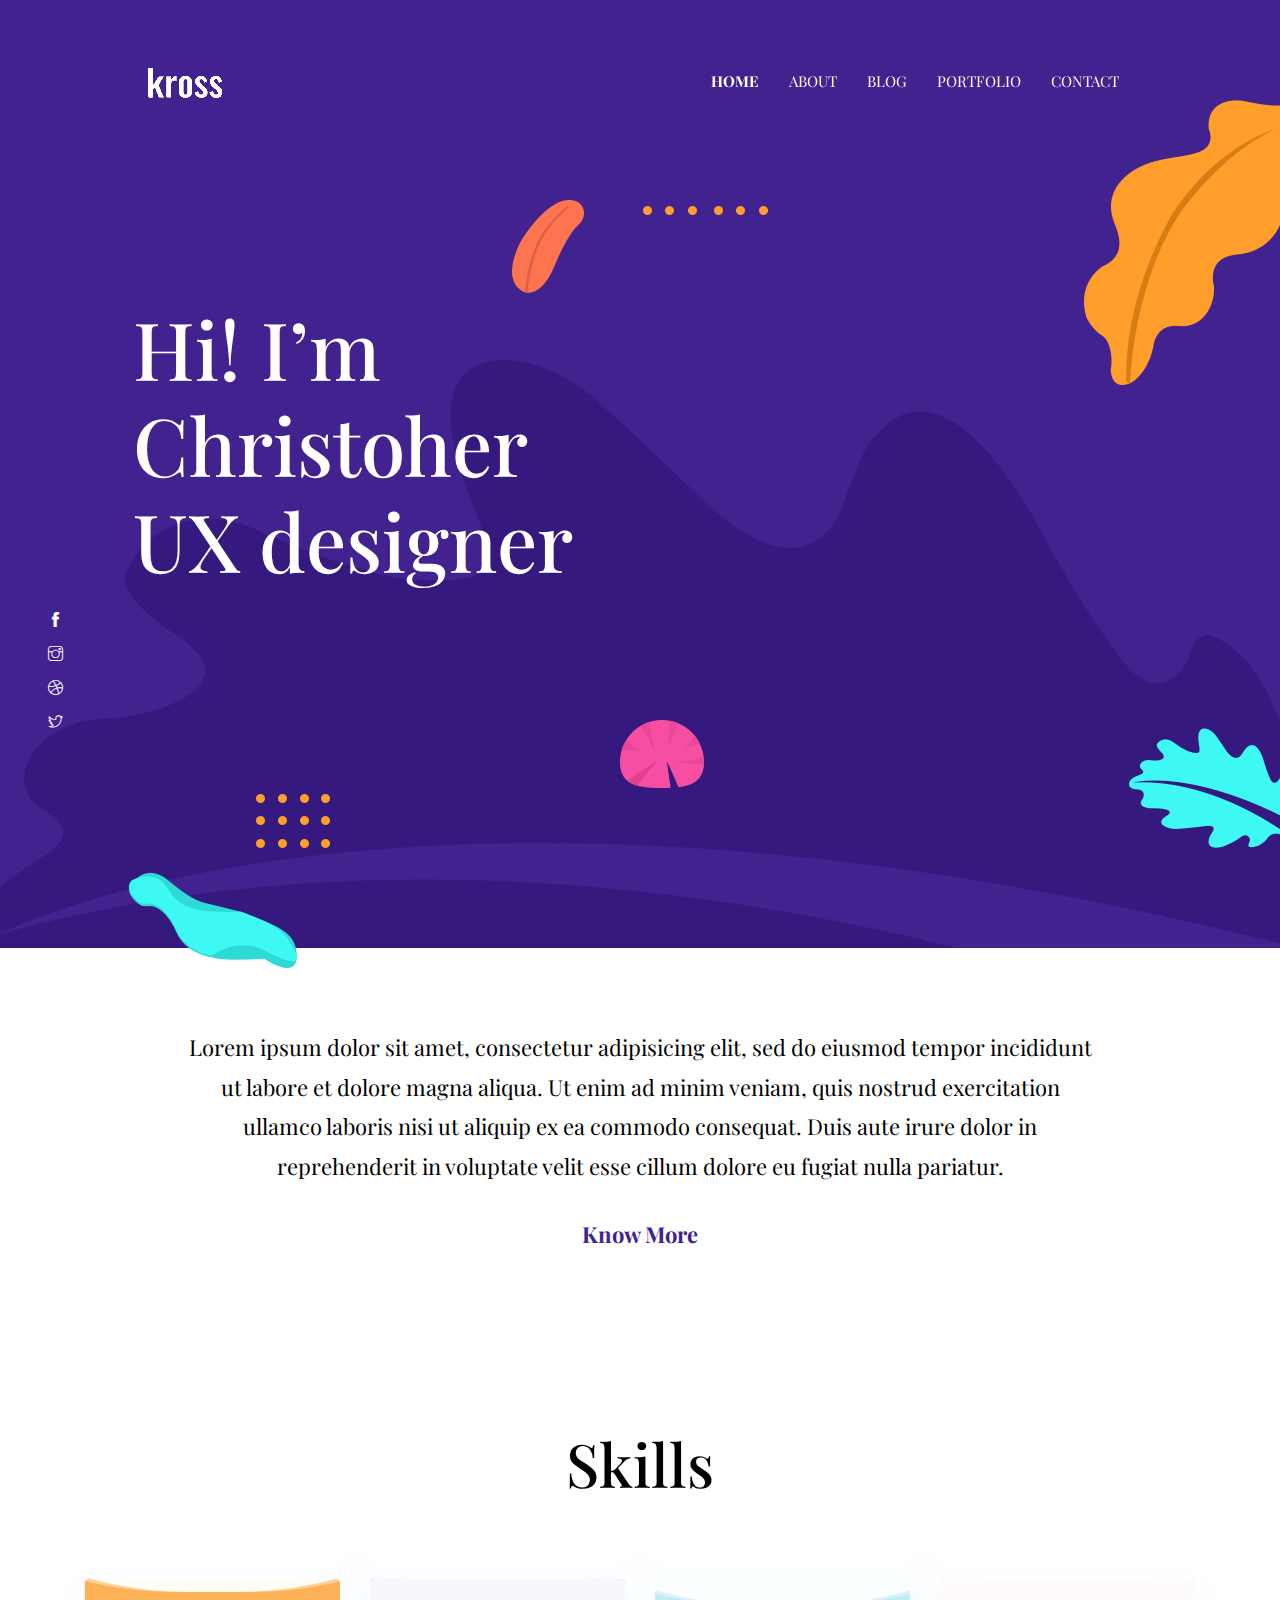
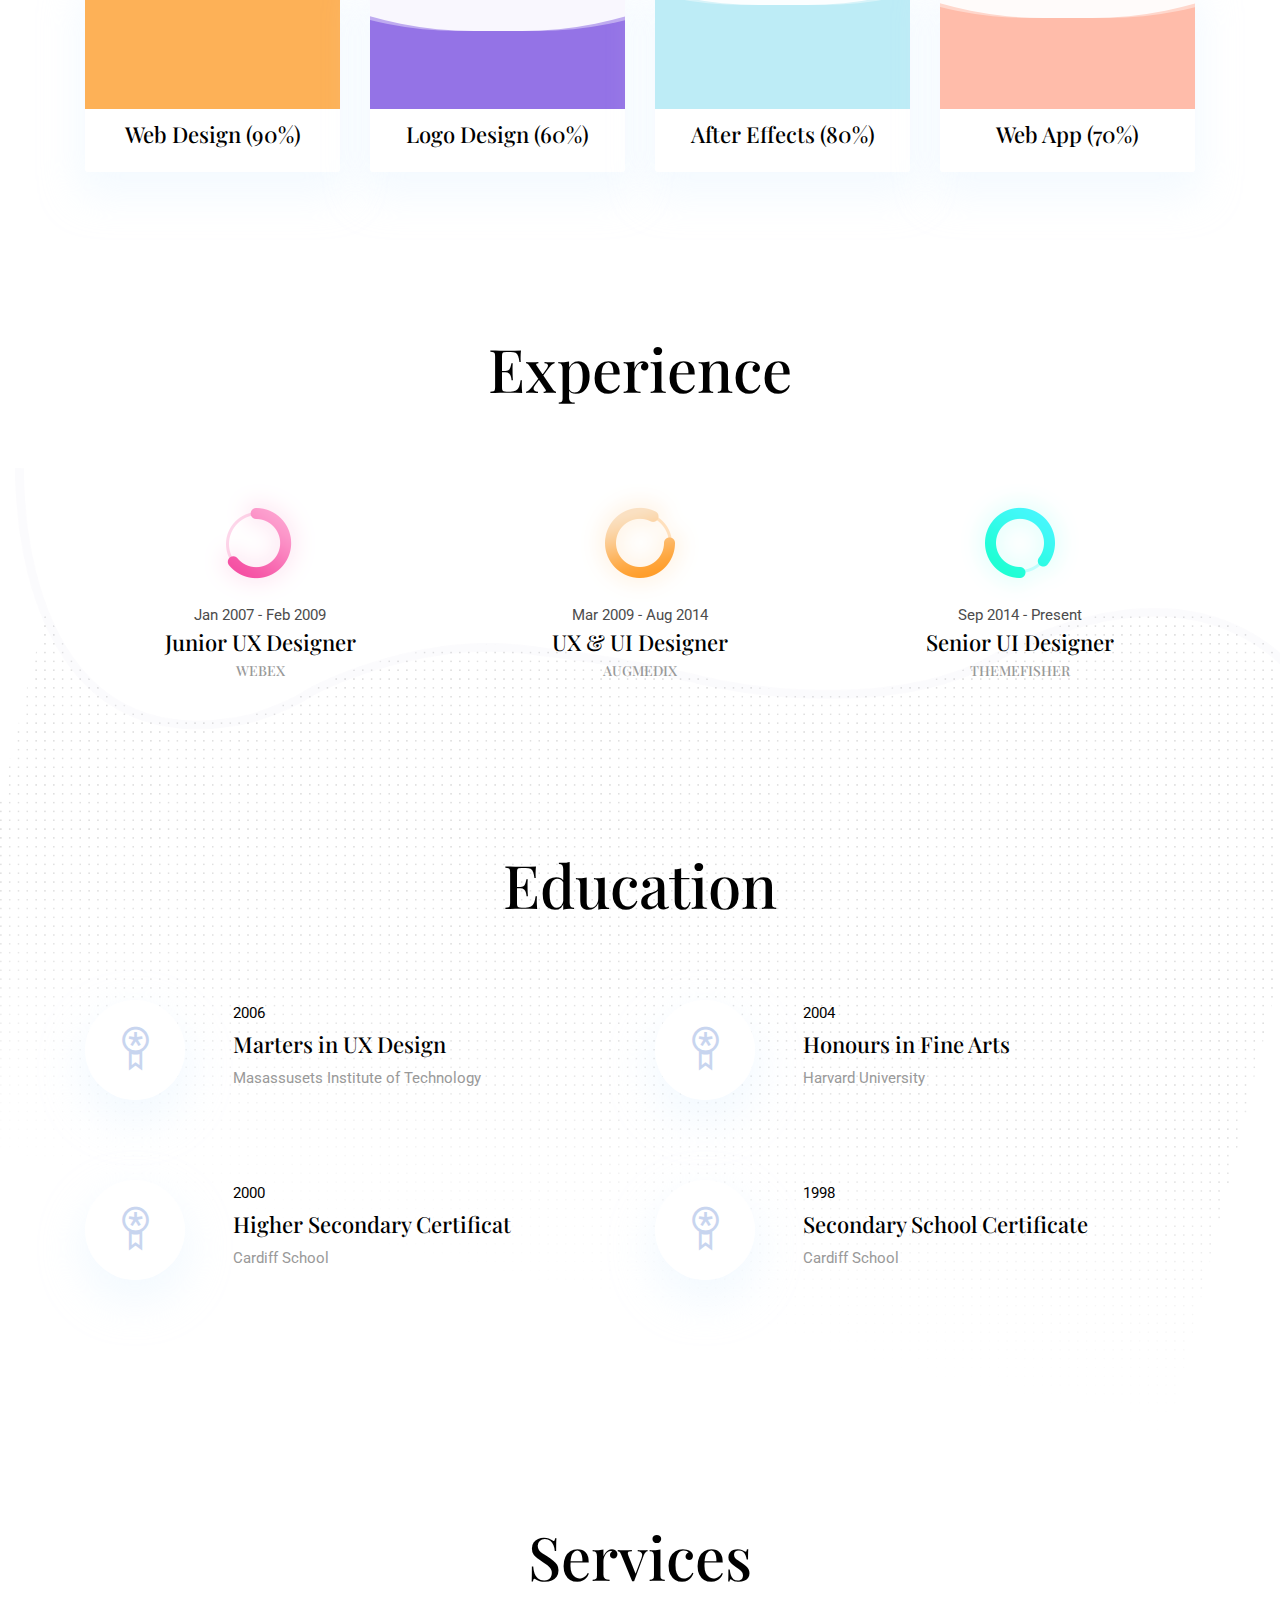
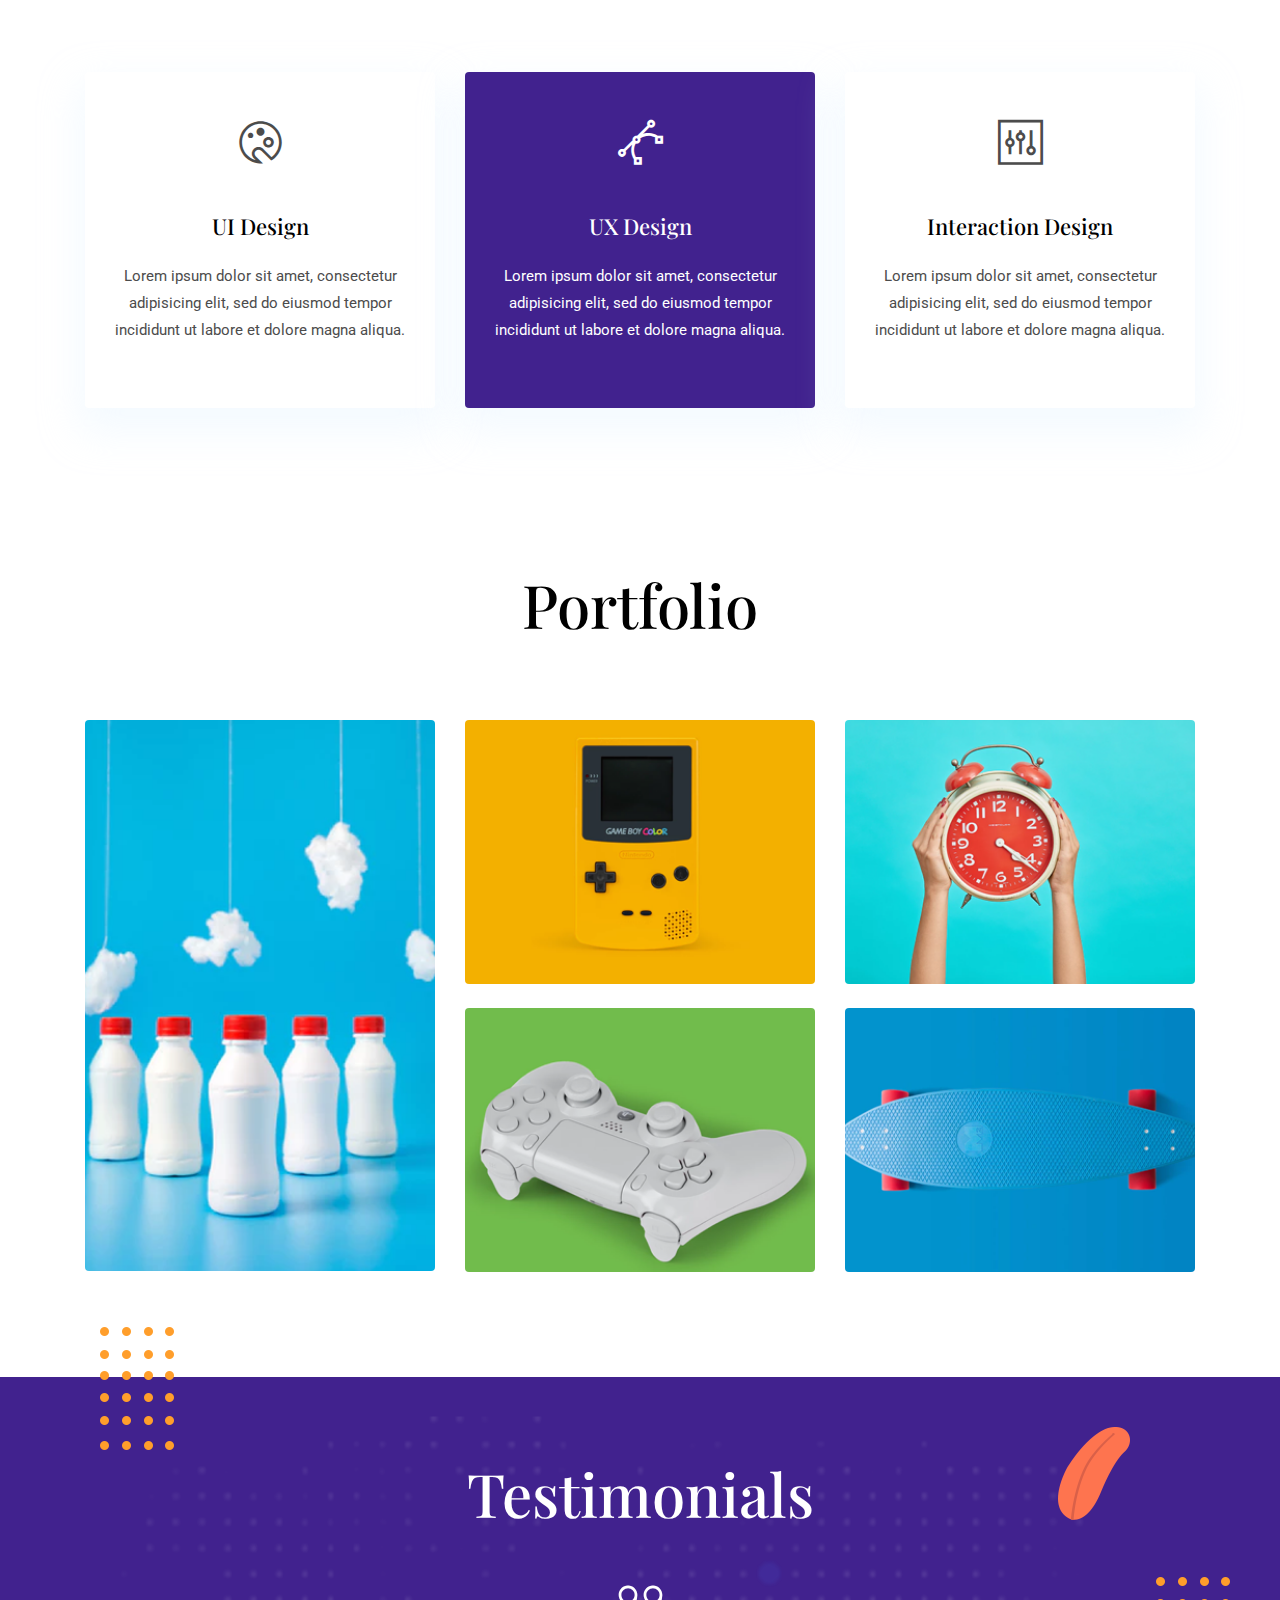
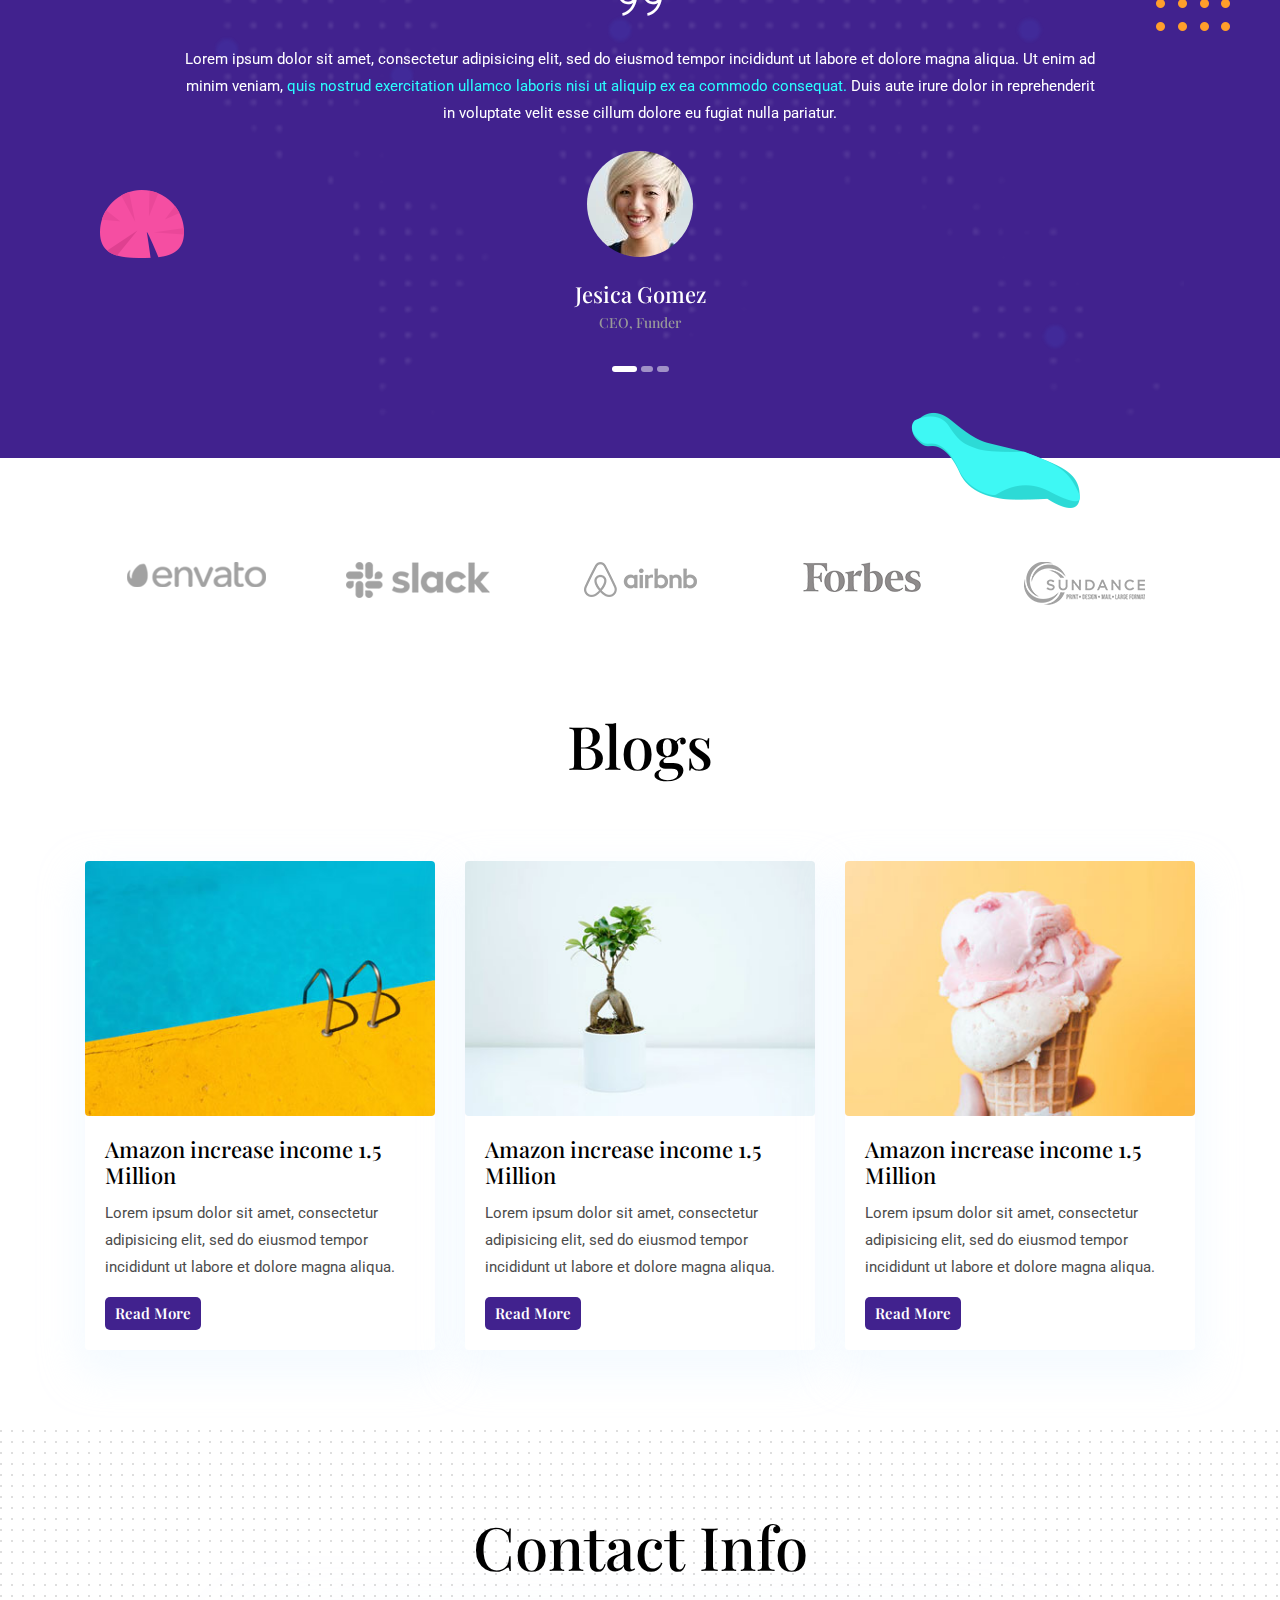
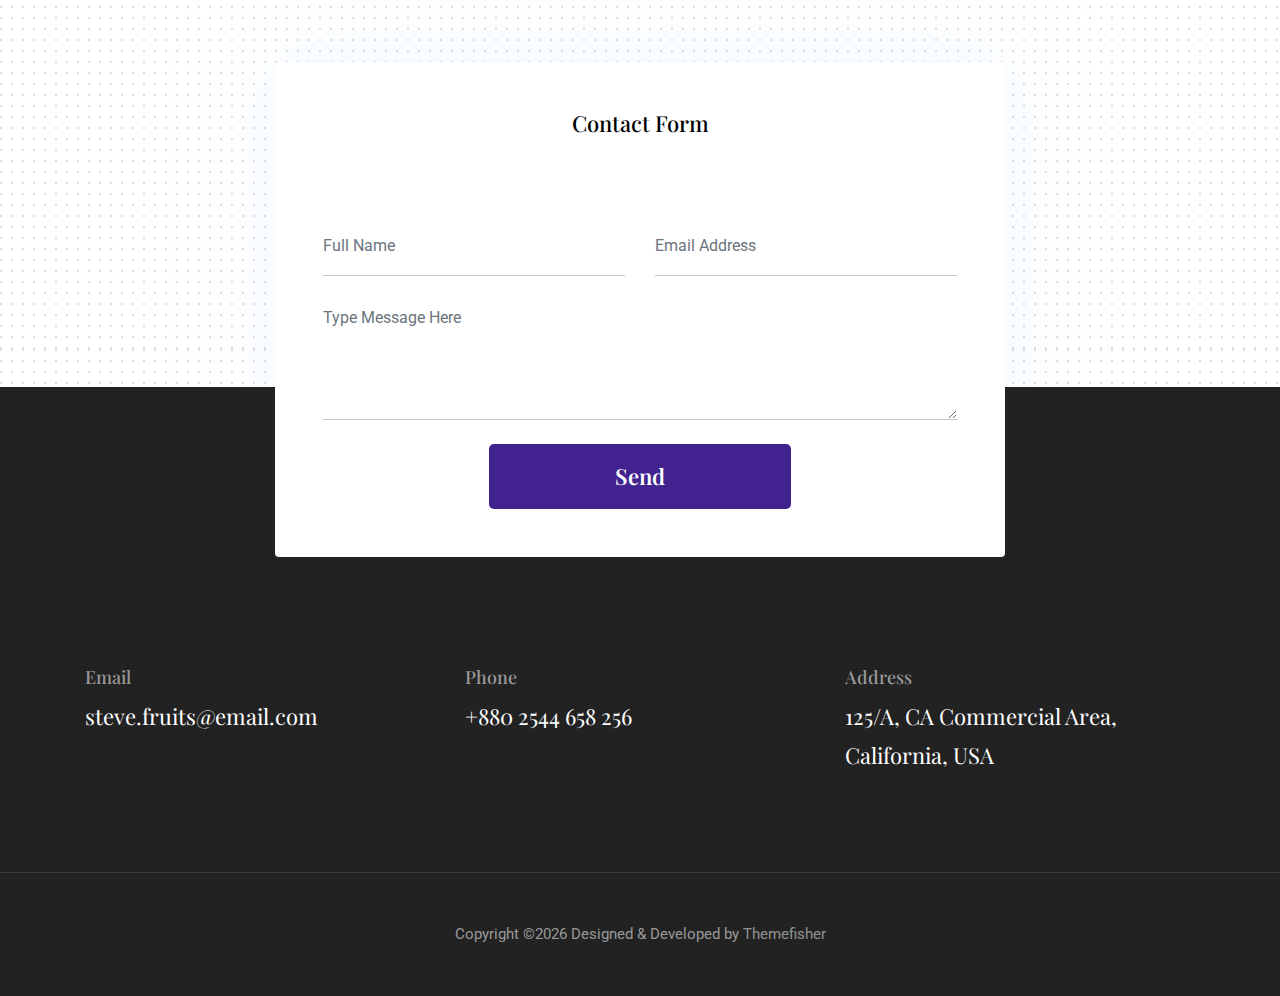
==== index.html @ dac3dfb8 "initial commit" ====
<!DOCTYPE html>

<!--
 // WEBSITE: https://themefisher.com
 // TWITTER: https://twitter.com/themefisher
 // FACEBOOK: https://www.facebook.com/themefisher
 // GITHUB: https://github.com/themefisher/
-->

<html lang="en">
<head>

  <!-- Basic Page Needs
  ================================================== -->
  <meta charset="utf-8">
  <title>Kross - Creative Portfolio Template</title>

  <!-- Mobile Specific Metas
  ================================================== -->
  <meta http-equiv="X-UA-Compatible" content="IE=edge">
  <meta name="description" content="Creative Portfolio Template">
  <meta name="viewport" content="width=device-width, initial-scale=1.0, maximum-scale=5.0">
  <meta name="author" content="Themefisher">
  <meta name="generator" content="Themefisher Kross Template v1.0">
  <!-- Favicon -->
  <link rel="shortcut icon" type="image/x-icon" href="images/favicon.png" />
  
  <!-- ** Plugins Needed for the Project ** -->
  <!-- Bootstrap -->
  <link rel="stylesheet" href="plugins/bootstrap/bootstrap.min.css">
  <!-- slick slider -->
  <link rel="stylesheet" href="plugins/slick/slick.css">
  <!-- themefy-icon -->
  <link rel="stylesheet" href="plugins/themify-icons/themify-icons.css">

  <!-- Main Stylesheet -->
  <link href="css/style.css" rel="stylesheet">

</head>
<body>
  

<header class="navigation fixed-top">
  <nav class="navbar navbar-expand-lg navbar-dark">
    <a class="navbar-brand font-tertiary h3" href="index.html"><img src="images/logo.png" alt="Myself"></a>
    <button class="navbar-toggler" type="button" data-toggle="collapse" data-target="#navigation"
      aria-controls="navigation" aria-expanded="false" aria-label="Toggle navigation">
      <span class="navbar-toggler-icon"></span>
    </button>

    <div class="collapse navbar-collapse text-center" id="navigation">
      <ul class="navbar-nav ml-auto">
        <li class="nav-item active">
          <a class="nav-link" href="index.html">Home</a>
        </li>
        <li class="nav-item">
          <a class="nav-link" href="about.html">about</a>
        </li>
        <li class="nav-item">
          <a class="nav-link" href="blog.html">Blog</a>
        </li>
        <li class="nav-item">
          <a class="nav-link" href="portfolio.html">Portfolio</a>
        </li>
        <li class="nav-item">
          <a class="nav-link" href="contact.html">Contact</a>
        </li>
      </ul>
    </div>
  </nav>
</header>

<!-- hero area -->
<section class="hero-area bg-primary" id="parallax">
  <div class="container">
    <div class="row">
      <div class="col-lg-11 mx-auto">
        <h1 class="text-white font-tertiary">Hi! I’m <br> Christoher <br> UX designer</h1>
      </div>
    </div>
  </div>
  <div class="layer-bg w-100">
    <img class="img-fluid w-100" src="images/illustrations/leaf-bg.png" alt="bg-shape">
  </div>
  <div class="layer" id="l2">
    <img src="images/illustrations/dots-cyan.png" alt="bg-shape">
  </div>
  <div class="layer" id="l3">
    <img src="images/illustrations/leaf-orange.png" alt="bg-shape">
  </div>
  <div class="layer" id="l4">
    <img src="images/illustrations/dots-orange.png" alt="bg-shape">
  </div>
  <div class="layer" id="l5">
    <img src="images/illustrations/leaf-yellow.png" alt="bg-shape">
  </div>
  <div class="layer" id="l6">
    <img src="images/illustrations/leaf-cyan.png" alt="bg-shape">
  </div>
  <div class="layer" id="l7">
    <img src="images/illustrations/dots-group-orange.png" alt="bg-shape">
  </div>
  <div class="layer" id="l8">
    <img src="images/illustrations/leaf-pink-round.png" alt="bg-shape">
  </div>
  <div class="layer" id="l9">
    <img src="images/illustrations/leaf-cyan-2.png" alt="bg-shape">
  </div>
  <!-- social icon -->
  <ul class="list-unstyled ml-5 mt-3 position-relative zindex-1">
    <li class="mb-3"><a class="text-white" href="https://themefisher.com/"><i class="ti-facebook"></i></a></li>
    <li class="mb-3"><a class="text-white" href="https://themefisher.com/"><i class="ti-instagram"></i></a></li>
    <li class="mb-3"><a class="text-white" href="https://themefisher.com/"><i class="ti-dribbble"></i></a></li>
    <li class="mb-3"><a class="text-white" href="https://themefisher.com/"><i class="ti-twitter"></i></a></li>
  </ul>
  <!-- /social icon -->
</section>
<!-- /hero area -->

<!-- about -->
<section class="section">
  <div class="container">
    <div class="row">
      <div class="col-lg-10 mx-auto text-center">
        <p class="font-secondary paragraph-lg text-dark">Lorem ipsum dolor sit amet, consectetur adipisicing elit, sed
          do eiusmod tempor incididunt ut labore et dolore magna aliqua. Ut enim ad minim veniam, quis nostrud
          exercitation ullamco laboris nisi ut aliquip ex ea commodo consequat. Duis aute irure dolor in reprehenderit
          in voluptate velit esse cillum dolore eu fugiat nulla pariatur.</p>
        <a href="about.html" class="btn btn-transparent">know more</a>
      </div>
    </div>
  </div>
</section>
<!-- /about -->

<!-- skills -->
<section class="section">
  <div class="container">
    <div class="row">
      <div class="col-lg-12 text-center">
        <h2 class="section-title">Skills</h2>
      </div>
      <div class="col-lg-3 col-sm-6 mb-4 mb-lg-0">
        <div class="card shadow text-center">
          <div class="position-relative rounded-top progress-wrapper" data-color="#fdb157">
            <div class="wave" data-progress="90%"></div>
          </div>
          <div class="card-footer bg-white">
            <h4 class="card-title">Web Design (90%)</h4>
          </div>
        </div>
      </div>
      <div class="col-lg-3 col-sm-6 mb-4 mb-lg-0">
        <div class="card shadow text-center">
          <div class="position-relative rounded-top progress-wrapper" data-color="#9473e6">
            <div class="wave" data-progress="60%"></div>
          </div>
          <div class="card-footer bg-white">
            <h4 class="card-title">Logo Design (60%)</h4>
          </div>
        </div>
      </div>
      <div class="col-lg-3 col-sm-6 mb-4 mb-lg-0">
        <div class="card shadow text-center">
          <div class="position-relative rounded-top progress-wrapper" data-color="#bdecf6">
            <div class="wave" data-progress="80%"></div>
          </div>
          <div class="card-footer bg-white">
            <h4 class="card-title">After Effects (80%)</h4>
          </div>
        </div>
      </div>
      <div class="col-lg-3 col-sm-6 mb-4 mb-lg-0">
        <div class="card shadow text-center">
          <div class="position-relative rounded-top progress-wrapper" data-color="#ffbcaa">
            <div class="wave" data-progress="70%"></div>
          </div>
          <div class="card-footer bg-white">
            <h4 class="card-title">Web App (70%)</h4>
          </div>
        </div>
      </div>
    </div>
  </div>
</section>
<!-- /skills -->

<!-- experience -->
<section class="section">
  <div class="container">
    <div class="row justify-content-around">
      <div class="col-lg-12 text-center">
        <h2 class="section-title">Experience</h2>
      </div>
      <div class="col-lg-3 col-md-4 text-center">
        <img src="images/experience/icon-1.png" alt="icon">
        <p class="mb-0">Jan 2007 - Feb 2009</p>
        <h4>Junior UX Designer</h4>
        <h6 class="text-light">WEBEX</h6>
      </div>
      <div class="col-lg-3 col-md-4 text-center">
        <img src="images/experience/icon-2.png" alt="icon">
        <p class="mb-0">Mar 2009 - Aug 2014</p>
        <h4>UX & UI Designer</h4>
        <h6 class="text-light">AUGMEDIX</h6>
      </div>
      <div class="col-lg-3 col-md-4 text-center">
        <img src="images/experience/icon-3.png" alt="icon">
        <p class="mb-0">Sep 2014 - Present</p>
        <h4>Senior UI Designer</h4>
        <h6 class="text-light">THEMEFISHER</h6>
      </div>
    </div>
  </div>
</section>
<!-- ./experience -->

<!-- education -->
<section class="section position-relative">
  <div class="container">
    <div class="row">
      <div class="col-lg-12 text-center">
        <h2 class="section-title">Education</h2>
      </div>
      <div class="col-lg-6 col-md-6 mb-80">
        <div class="d-flex">
          <div class="mr-lg-5 mr-3">
            <i class="ti-medall icon icon-light icon-bg bg-white shadow rounded-circle d-block"></i>
          </div>
          <div>
            <p class="text-dark mb-1">2006</p>
            <h4>Marters in UX Design</h4>
            <p class="mb-0 text-light">Masassusets Institute of Technology</p>
          </div>
        </div>
      </div>
      <div class="col-lg-6 col-md-6 mb-80">
        <div class="d-flex">
          <div class="mr-lg-5 mr-3">
            <i class="ti-medall icon icon-light icon-bg bg-white shadow rounded-circle d-block"></i>
          </div>
          <div>
            <p class="text-dark mb-1">2004</p>
            <h4>Honours in Fine Arts</h4>
            <p class="mb-0 text-light">Harvard University</p>
          </div>
        </div>
      </div>
      <div class="col-lg-6 col-md-6 mb-80">
        <div class="d-flex">
          <div class="mr-lg-5 mr-3">
            <i class="ti-medall icon icon-light icon-bg bg-white shadow rounded-circle d-block"></i>
          </div>
          <div>
            <p class="text-dark mb-1">2000</p>
            <h4>Higher Secondary Certificat</h4>
            <p class="mb-0 text-light">Cardiff School</p>
          </div>
        </div>
      </div>
      <div class="col-lg-6 col-md-6 mb-80">
        <div class="d-flex">
          <div class="mr-lg-5 mr-3">
            <i class="ti-medall icon icon-light icon-bg bg-white shadow rounded-circle d-block"></i>
          </div>
          <div>
            <p class="text-dark mb-1">1998</p>
            <h4>Secondary School Certificate</h4>
            <p class="mb-0 text-light">Cardiff School</p>
          </div>
        </div>
      </div>
    </div>
  </div>
  <!-- bg image -->
  <img class="img-fluid edu-bg-image w-100" src="images/backgrounds/education-bg.png" alt="bg-image">
</section>
<!-- /education -->

<!-- services -->
<section class="section">
  <div class="container">
    <div class="row">
      <div class="col-12 text-center">
        <h2 class="section-title">Services</h2>
      </div>
      <div class="col-md-4 mb-4 mb-md-0">
        <div class="card hover-shadow shadow">
          <div class="card-body text-center px-4 py-5">
            <i class="ti-palette icon mb-5 d-inline-block"></i>
            <h4 class="mb-4">UI Design</h4>
            <p>Lorem ipsum dolor sit amet, consectetur adipisicing elit, sed do eiusmod tempor incididunt ut labore et
              dolore magna aliqua.</p>
          </div>
        </div>
      </div>
      <div class="col-md-4 mb-4 mb-md-0">
        <div class="card active-bg-primary hover-shadow shadow">
          <div class="card-body text-center px-4 py-5">
            <i class="ti-vector icon mb-5 d-inline-block"></i>
            <h4 class="mb-4">UX Design</h4>
            <p>Lorem ipsum dolor sit amet, consectetur adipisicing elit, sed do eiusmod tempor incididunt ut labore et
              dolore magna aliqua.</p>
          </div>
        </div>
      </div>
      <div class="col-md-4 mb-4 mb-md-0">
        <div class="card hover-shadow shadow">
          <div class="card-body text-center px-4 py-5">
            <i class="ti-panel icon mb-5 d-inline-block"></i>
            <h4 class="mb-4">Interaction Design</h4>
            <p>Lorem ipsum dolor sit amet, consectetur adipisicing elit, sed do eiusmod tempor incididunt ut labore et
              dolore magna aliqua.</p>
          </div>
        </div>
      </div>
    </div>
  </div>
</section>
<!-- /services -->

<!-- portfolio -->
<section class="section">
  <div class="container">
    <div class="row">
      <div class="col-12 text-center">
        <h2 class="section-title">Portfolio</h2>
      </div>
    </div>
    <div class="row shuffle-wrapper">
      <div class="col-lg-4 col-6 mb-4 shuffle-item">
        <div class="position-relative rounded hover-wrapper">
          <img src="images/portfolio/item-1.png" alt="portfolio-image" class="img-fluid rounded w-100">
          <div class="hover-overlay">
            <div class="hover-content">
              <a class="btn btn-light btn-sm" href="#!">view project</a>
            </div>
          </div>
        </div>
      </div>
      <div class="col-lg-4 col-6 mb-4 shuffle-item">
        <div class="position-relative rounded hover-wrapper">
          <img src="images/portfolio/item-2.png" alt="portfolio-image" class="img-fluid rounded w-100">
          <div class="hover-overlay">
            <div class="hover-content">
              <a class="btn btn-light btn-sm" href="#!">view project</a>
            </div>
          </div>
        </div>
      </div>
      <div class="col-lg-4 col-6 mb-4 shuffle-item">
        <div class="position-relative rounded hover-wrapper">
          <img src="images/portfolio/item-3.png" alt="portfolio-image" class="img-fluid rounded w-100">
          <div class="hover-overlay">
            <div class="hover-content">
              <a class="btn btn-light btn-sm" href="#!">view project</a>
            </div>
          </div>
        </div>
      </div>
      <div class="col-lg-4 col-6 mb-4 shuffle-item">
        <div class="position-relative rounded hover-wrapper">
          <img src="images/portfolio/item-4.png" alt="portfolio-image" class="img-fluid rounded w-100">
          <div class="hover-overlay">
            <div class="hover-content">
              <a class="btn btn-light btn-sm" href="#!">view project</a>
            </div>
          </div>
        </div>
      </div>
      <div class="col-lg-4 col-6 mb-4 shuffle-item">
        <div class="position-relative rounded hover-wrapper">
          <img src="images/portfolio/item-5.png" alt="portfolio-image" class="img-fluid rounded w-100">
          <div class="hover-overlay">
            <div class="hover-content">
              <a class="btn btn-light btn-sm" href="#!">view project</a>
            </div>
          </div>
        </div>
      </div>
    </div>
  </div>
</section>
<!-- /portfolio -->

<!-- testimonial -->
<section class="section bg-primary position-relative testimonial-bg-shapes">
  <div class="container">
    <div class="row">
      <div class="col-12 text-center">
        <h2 class="section-title text-white mb-5">Testimonials</h2>
      </div>
      <div class="col-lg-10 mx-auto testimonial-slider">
        <!-- slider-item -->
        <div class="text-center testimonial-content">
          <i class="ti-quote-right text-white icon mb-4 d-inline-block"></i>
          <p class="text-white mb-4">Lorem ipsum dolor sit amet, consectetur adipisicing elit, sed do eiusmod tempor
            incididunt ut labore et dolore magna aliqua. Ut enim ad minim veniam, <strong>quis nostrud exercitation
              ullamco laboris nisi ut aliquip ex ea commodo consequat.</strong> Duis aute irure dolor in reprehenderit
            in voluptate velit esse cillum dolore eu fugiat nulla pariatur.</p>
          <img class="img-fluid rounded-circle mb-4 d-inline-block" src="images/testimonial/client-1.png"
            alt="client-image">
          <h4 class="text-white">Jesica Gomez</h4>
          <h6 class="text-light mb-4">CEO, Funder</h6>
        </div>
        <!-- slider-item -->
        <div class="text-center testimonial-content">
          <i class="ti-quote-right text-white icon mb-4 d-inline-block"></i>
          <p class="text-white mb-4">Lorem ipsum dolor sit amet, consectetur adipisicing elit, sed do eiusmod tempor
            incididunt ut labore et dolore magna aliqua. Ut enim ad minim veniam, <strong>quis nostrud exercitation
              ullamco
              laboris nisi ut aliquip ex ea commodo consequat.</strong> Duis aute irure dolor in reprehenderit in
            voluptate velit
            esse cillum dolore eu fugiat nulla pariatur.</p>
          <img class="img-fluid rounded-circle mb-4 d-inline-block" src="images/testimonial/client-1.png"
            alt="client-image">
          <h4 class="text-white">Jesica Gomez</h4>
          <h6 class="text-light mb-4">CEO, Funder</h6>
        </div>
        <!-- slider-item -->
        <div class="text-center testimonial-content">
          <i class="ti-quote-right text-white icon mb-4 d-inline-block"></i>
          <p class="text-white mb-4">Lorem ipsum dolor sit amet, consectetur adipisicing elit, sed do eiusmod tempor
            incididunt ut labore et dolore magna aliqua. Ut enim ad minim veniam, <strong>quis nostrud exercitation
              ullamco
              laboris nisi ut aliquip ex ea commodo consequat.</strong> Duis aute irure dolor in reprehenderit in
            voluptate velit
            esse cillum dolore eu fugiat nulla pariatur.</p>
          <img class="img-fluid rounded-circle mb-4 d-inline-block" src="images/testimonial/client-1.png"
            alt="client-image">
          <h4 class="text-white">Jesica Gomez</h4>
          <h6 class="text-light mb-4">CEO, Funder</h6>
        </div>
      </div>
    </div>
  </div>
  <!-- bg shapes -->
  <img src="images/backgrounds/map.png" alt="map" class="img-fluid bg-map">
  <img src="images/illustrations/dots-group-v.png" alt="bg-shape" class="img-fluid bg-shape-1">
  <img src="images/illustrations/leaf-orange.png" alt="bg-shape" class="img-fluid bg-shape-2">
  <img src="images/illustrations/dots-group-sm.png" alt="bg-shape" class="img-fluid bg-shape-3">
  <img src="images/illustrations/leaf-pink-round.png" alt="bg-shape" class="img-fluid bg-shape-4">
  <img src="images/illustrations/leaf-cyan.png" alt="bg-shape" class="img-fluid bg-shape-5">
</section>
<!-- /testimonial -->

<!-- client logo slider -->
<section class="section pb-0">
  <div class="container">
    <div class="client-logo-slider d-flex align-items-center">
      <a href="contact.html" class="text-center d-block outline-0 p-4"><img class="d-unset img-fluid"
          src="images/clients-logo/client-logo-1.png" alt="client-logo"></a>
      <a href="contact.html" class="text-center d-block outline-0 p-4"><img class="d-unset img-fluid"
          src="images/clients-logo/client-logo-2.png" alt="client-logo"></a>
      <a href="contact.html" class="text-center d-block outline-0 p-4"><img class="d-unset img-fluid"
          src="images/clients-logo/client-logo-3.png" alt="client-logo"></a>
      <a href="contact.html" class="text-center d-block outline-0 p-4"><img class="d-unset img-fluid"
          src="images/clients-logo/client-logo-4.png" alt="client-logo"></a>
      <a href="contact.html" class="text-center d-block outline-0 p-4"><img class="d-unset img-fluid"
          src="images/clients-logo/client-logo-5.png" alt="client-logo"></a>
      <a href="contact.html" class="text-center d-block outline-0 p-4"><img class="d-unset img-fluid"
          src="images/clients-logo/client-logo-1.png" alt="client-logo"></a>
      <a href="contact.html" class="text-center d-block outline-0 p-4"><img class="d-unset img-fluid"
          src="images/clients-logo/client-logo-2.png" alt="client-logo"></a>
      <a href="contact.html" class="text-center d-block outline-0 p-4"><img class="d-unset img-fluid"
          src="images/clients-logo/client-logo-3.png" alt="client-logo"></a>
      <a href="contact.html" class="text-center d-block outline-0 p-4"><img class="d-unset img-fluid"
          src="images/clients-logo/client-logo-4.png" alt="client-logo"></a>
      <a href="contact.html" class="text-center d-block outline-0 p-4"><img class="d-unset img-fluid"
          src="images/clients-logo/client-logo-5.png" alt="client-logo"></a>
    </div>
  </div>
</section>
<!-- /client logo slider -->

<!-- blog -->
<section class="section">
  <div class="container">
    <div class="row">
      <div class="col-12 text-center">
        <h2 class="section-title">Blogs</h2>
      </div>
      <div class="col-lg-4 col-sm-6 mb-4 mb-lg-0">
        <article class="card shadow">
          <img class="rounded card-img-top" src="images/blog/post-3.jpg" alt="post-thumb">
          <div class="card-body">
            <h4 class="card-title"><a class="text-dark" href="blog-single.html">Amazon increase income 1.5 Million</a>
            </h4>
            <p class="cars-text">Lorem ipsum dolor sit amet, consectetur adipisicing elit, sed do eiusmod tempor
              incididunt ut labore et
              dolore magna aliqua.</p>
            <a href="blog-single.html" class="btn btn-xs btn-primary">Read More</a>
          </div>
        </article>
      </div>
      <div class="col-lg-4 col-sm-6 mb-4 mb-lg-0">
        <article class="card shadow">
          <img class="rounded card-img-top" src="images/blog/post-4.jpg" alt="post-thumb">
          <div class="card-body">
            <h4 class="card-title"><a class="text-dark" href="blog-single.html">Amazon increase income 1.5 Million</a>
            </h4>
            <p class="cars-text">Lorem ipsum dolor sit amet, consectetur adipisicing elit, sed do eiusmod tempor
              incididunt ut labore et
              dolore magna aliqua.</p>
            <a href="blog-single.html" class="btn btn-xs btn-primary">Read More</a>
          </div>
        </article>
      </div>
      <div class="col-lg-4 col-sm-6 mb-4 mb-lg-0">
        <article class="card shadow">
          <img class="rounded card-img-top" src="images/blog/post-2.jpg" alt="post-thumb">
          <div class="card-body">
            <h4 class="card-title"><a class="text-dark" href="blog-single.html">Amazon increase income 1.5 Million</a>
            </h4>
            <p class="cars-text">Lorem ipsum dolor sit amet, consectetur adipisicing elit, sed do eiusmod tempor
              incididunt ut labore et
              dolore magna aliqua.</p>
            <a href="blog-single.html" class="btn btn-xs btn-primary">Read More</a>
          </div>
        </article>
      </div>
    </div>
  </div>
</section>
<!-- /blog -->

<!-- contact -->
<section class="section section-on-footer" data-background="images/backgrounds/bg-dots.png">
  <div class="container">
    <div class="row">
      <div class="col-12 text-center">
        <h2 class="section-title">Contact Info</h2>
      </div>
      <div class="col-lg-8 mx-auto">
        <div class="bg-white rounded text-center p-5 shadow-down">
          <h4 class="mb-80">Contact Form</h4>
          <form action="#" class="row">
            <div class="col-md-6">
              <input type="text" id="name" name="name" placeholder="Full Name" class="form-control px-0 mb-4" required>
            </div>
            <div class="col-md-6">
              <input type="email" id="email" name="email" placeholder="Email Address" class="form-control px-0 mb-4" required>
            </div>
            <div class="col-12">
              <textarea name="message" id="message" class="form-control px-0 mb-4"
                placeholder="Type Message Here" required></textarea>
            </div>
            <div class="col-lg-6 col-10 mx-auto">
              <button class="btn btn-primary w-100">send</button>
            </div>
          </form>
        </div>
      </div>
    </div>
  </div>
</section>
<!-- /contact -->

<!-- footer -->
<footer class="bg-dark footer-section">
  <div class="section">
    <div class="container">
      <div class="row">
        <div class="col-md-4">
          <h5 class="text-light">Email</h5>
          <p class="text-white paragraph-lg font-secondary">steve.fruits@email.com</p>
        </div>
        <div class="col-md-4">
          <h5 class="text-light">Phone</h5>
          <p class="text-white paragraph-lg font-secondary">+880 2544 658 256</p>
        </div>
        <div class="col-md-4">
          <h5 class="text-light">Address</h5>
          <p class="text-white paragraph-lg font-secondary">125/A, CA Commercial Area, California, USA</p>
        </div>
      </div>
    </div>
  </div>
  <div class="border-top text-center border-dark py-5">
    <p class="mb-0 text-light">Copyright &copy;<script>
        var CurrentYear = new Date().getFullYear()
        document.write(CurrentYear)
      </script> Designed &amp; Developed by <a class="text-white-50" href="Themefisher">Themefisher</a></p>
  </div>
</footer>
<!-- /footer -->

<!-- jQuery -->
<script src="plugins/jQuery/jquery.min.js"></script>
<!-- Bootstrap JS -->
<script src="plugins/bootstrap/bootstrap.min.js"></script>
<!-- slick slider -->
<script src="plugins/slick/slick.min.js"></script>
<!-- filter -->
<script src="plugins/shuffle/shuffle.min.js"></script>

<!-- Main Script -->
<script src="js/script.js"></script>

</body>
</html>
---- plugins/themify-icons/themify-icons.css ----
@font-face{font-family:themify;src:url(fonts/themify.eot?-fvbane);src:url(fonts/themify.eot?#iefix-fvbane) format('embedded-opentype'),url(fonts/themify.woff?-fvbane) format('woff'),url(fonts/themify.ttf?-fvbane) format('truetype'),url(fonts/themify.svg?-fvbane#themify) format('svg');font-weight:400;font-style:normal}[class*=" ti-"],[class^=ti-]{font-family:themify;speak:none;font-style:normal;font-weight:400;font-variant:normal;text-transform:none;line-height:1;-webkit-font-smoothing:antialiased;-moz-osx-font-smoothing:grayscale}.ti-wand:before{content:"\e600"}.ti-volume:before{content:"\e601"}.ti-user:before{content:"\e602"}.ti-unlock:before{content:"\e603"}.ti-unlink:before{content:"\e604"}.ti-trash:before{content:"\e605"}.ti-thought:before{content:"\e606"}.ti-target:before{content:"\e607"}.ti-tag:before{content:"\e608"}.ti-tablet:before{content:"\e609"}.ti-star:before{content:"\e60a"}.ti-spray:before{content:"\e60b"}.ti-signal:before{content:"\e60c"}.ti-shopping-cart:before{content:"\e60d"}.ti-shopping-cart-full:before{content:"\e60e"}.ti-settings:before{content:"\e60f"}.ti-search:before{content:"\e610"}.ti-zoom-in:before{content:"\e611"}.ti-zoom-out:before{content:"\e612"}.ti-cut:before{content:"\e613"}.ti-ruler:before{content:"\e614"}.ti-ruler-pencil:before{content:"\e615"}.ti-ruler-alt:before{content:"\e616"}.ti-bookmark:before{content:"\e617"}.ti-bookmark-alt:before{content:"\e618"}.ti-reload:before{content:"\e619"}.ti-plus:before{content:"\e61a"}.ti-pin:before{content:"\e61b"}.ti-pencil:before{content:"\e61c"}.ti-pencil-alt:before{content:"\e61d"}.ti-paint-roller:before{content:"\e61e"}.ti-paint-bucket:before{content:"\e61f"}.ti-na:before{content:"\e620"}.ti-mobile:before{content:"\e621"}.ti-minus:before{content:"\e622"}.ti-medall:before{content:"\e623"}.ti-medall-alt:before{content:"\e624"}.ti-marker:before{content:"\e625"}.ti-marker-alt:before{content:"\e626"}.ti-arrow-up:before{content:"\e627"}.ti-arrow-right:before{content:"\e628"}.ti-arrow-left:before{content:"\e629"}.ti-arrow-down:before{content:"\e62a"}.ti-lock:before{content:"\e62b"}.ti-location-arrow:before{content:"\e62c"}.ti-link:before{content:"\e62d"}.ti-layout:before{content:"\e62e"}.ti-layers:before{content:"\e62f"}.ti-layers-alt:before{content:"\e630"}.ti-key:before{content:"\e631"}.ti-import:before{content:"\e632"}.ti-image:before{content:"\e633"}.ti-heart:before{content:"\e634"}.ti-heart-broken:before{content:"\e635"}.ti-hand-stop:before{content:"\e636"}.ti-hand-open:before{content:"\e637"}.ti-hand-drag:before{content:"\e638"}.ti-folder:before{content:"\e639"}.ti-flag:before{content:"\e63a"}.ti-flag-alt:before{content:"\e63b"}.ti-flag-alt-2:before{content:"\e63c"}.ti-eye:before{content:"\e63d"}.ti-export:before{content:"\e63e"}.ti-exchange-vertical:before{content:"\e63f"}.ti-desktop:before{content:"\e640"}.ti-cup:before{content:"\e641"}.ti-crown:before{content:"\e642"}.ti-comments:before{content:"\e643"}.ti-comment:before{content:"\e644"}.ti-comment-alt:before{content:"\e645"}.ti-close:before{content:"\e646"}.ti-clip:before{content:"\e647"}.ti-angle-up:before{content:"\e648"}.ti-angle-right:before{content:"\e649"}.ti-angle-left:before{content:"\e64a"}.ti-angle-down:before{content:"\e64b"}.ti-check:before{content:"\e64c"}.ti-check-box:before{content:"\e64d"}.ti-camera:before{content:"\e64e"}.ti-announcement:before{content:"\e64f"}.ti-brush:before{content:"\e650"}.ti-briefcase:before{content:"\e651"}.ti-bolt:before{content:"\e652"}.ti-bolt-alt:before{content:"\e653"}.ti-blackboard:before{content:"\e654"}.ti-bag:before{content:"\e655"}.ti-move:before{content:"\e656"}.ti-arrows-vertical:before{content:"\e657"}.ti-arrows-horizontal:before{content:"\e658"}.ti-fullscreen:before{content:"\e659"}.ti-arrow-top-right:before{content:"\e65a"}.ti-arrow-top-left:before{content:"\e65b"}.ti-arrow-circle-up:before{content:"\e65c"}.ti-arrow-circle-right:before{content:"\e65d"}.ti-arrow-circle-left:before{content:"\e65e"}.ti-arrow-circle-down:before{content:"\e65f"}.ti-angle-double-up:before{content:"\e660"}.ti-angle-double-right:before{content:"\e661"}.ti-angle-double-left:before{content:"\e662"}.ti-angle-double-down:before{content:"\e663"}.ti-zip:before{content:"\e664"}.ti-world:before{content:"\e665"}.ti-wheelchair:before{content:"\e666"}.ti-view-list:before{content:"\e667"}.ti-view-list-alt:before{content:"\e668"}.ti-view-grid:before{content:"\e669"}.ti-uppercase:before{content:"\e66a"}.ti-upload:before{content:"\e66b"}.ti-underline:before{content:"\e66c"}.ti-truck:before{content:"\e66d"}.ti-timer:before{content:"\e66e"}.ti-ticket:before{content:"\e66f"}.ti-thumb-up:before{content:"\e670"}.ti-thumb-down:before{content:"\e671"}.ti-text:before{content:"\e672"}.ti-stats-up:before{content:"\e673"}.ti-stats-down:before{content:"\e674"}.ti-split-v:before{content:"\e675"}.ti-split-h:before{content:"\e676"}.ti-smallcap:before{content:"\e677"}.ti-shine:before{content:"\e678"}.ti-shift-right:before{content:"\e679"}.ti-shift-left:before{content:"\e67a"}.ti-shield:before{content:"\e67b"}.ti-notepad:before{content:"\e67c"}.ti-server:before{content:"\e67d"}.ti-quote-right:before{content:"\e67e"}.ti-quote-left:before{content:"\e67f"}.ti-pulse:before{content:"\e680"}.ti-printer:before{content:"\e681"}.ti-power-off:before{content:"\e682"}.ti-plug:before{content:"\e683"}.ti-pie-chart:before{content:"\e684"}.ti-paragraph:before{content:"\e685"}.ti-panel:before{content:"\e686"}.ti-package:before{content:"\e687"}.ti-music:before{content:"\e688"}.ti-music-alt:before{content:"\e689"}.ti-mouse:before{content:"\e68a"}.ti-mouse-alt:before{content:"\e68b"}.ti-money:before{content:"\e68c"}.ti-microphone:before{content:"\e68d"}.ti-menu:before{content:"\e68e"}.ti-menu-alt:before{content:"\e68f"}.ti-map:before{content:"\e690"}.ti-map-alt:before{content:"\e691"}.ti-loop:before{content:"\e692"}.ti-location-pin:before{content:"\e693"}.ti-list:before{content:"\e694"}.ti-light-bulb:before{content:"\e695"}.ti-Italic:before{content:"\e696"}.ti-info:before{content:"\e697"}.ti-infinite:before{content:"\e698"}.ti-id-badge:before{content:"\e699"}.ti-hummer:before{content:"\e69a"}.ti-home:before{content:"\e69b"}.ti-help:before{content:"\e69c"}.ti-headphone:before{content:"\e69d"}.ti-harddrives:before{content:"\e69e"}.ti-harddrive:before{content:"\e69f"}.ti-gift:before{content:"\e6a0"}.ti-game:before{content:"\e6a1"}.ti-filter:before{content:"\e6a2"}.ti-files:before{content:"\e6a3"}.ti-file:before{content:"\e6a4"}.ti-eraser:before{content:"\e6a5"}.ti-envelope:before{content:"\e6a6"}.ti-download:before{content:"\e6a7"}.ti-direction:before{content:"\e6a8"}.ti-direction-alt:before{content:"\e6a9"}.ti-dashboard:before{content:"\e6aa"}.ti-control-stop:before{content:"\e6ab"}.ti-control-shuffle:before{content:"\e6ac"}.ti-control-play:before{content:"\e6ad"}.ti-control-pause:before{content:"\e6ae"}.ti-control-forward:before{content:"\e6af"}.ti-control-backward:before{content:"\e6b0"}.ti-cloud:before{content:"\e6b1"}.ti-cloud-up:before{content:"\e6b2"}.ti-cloud-down:before{content:"\e6b3"}.ti-clipboard:before{content:"\e6b4"}.ti-car:before{content:"\e6b5"}.ti-calendar:before{content:"\e6b6"}.ti-book:before{content:"\e6b7"}.ti-bell:before{content:"\e6b8"}.ti-basketball:before{content:"\e6b9"}.ti-bar-chart:before{content:"\e6ba"}.ti-bar-chart-alt:before{content:"\e6bb"}.ti-back-right:before{content:"\e6bc"}.ti-back-left:before{content:"\e6bd"}.ti-arrows-corner:before{content:"\e6be"}.ti-archive:before{content:"\e6bf"}.ti-anchor:before{content:"\e6c0"}.ti-align-right:before{content:"\e6c1"}.ti-align-left:before{content:"\e6c2"}.ti-align-justify:before{content:"\e6c3"}.ti-align-center:before{content:"\e6c4"}.ti-alert:before{content:"\e6c5"}.ti-alarm-clock:before{content:"\e6c6"}.ti-agenda:before{content:"\e6c7"}.ti-write:before{content:"\e6c8"}.ti-window:before{content:"\e6c9"}.ti-widgetized:before{content:"\e6ca"}.ti-widget:before{content:"\e6cb"}.ti-widget-alt:before{content:"\e6cc"}.ti-wallet:before{content:"\e6cd"}.ti-video-clapper:before{content:"\e6ce"}.ti-video-camera:before{content:"\e6cf"}.ti-vector:before{content:"\e6d0"}.ti-themify-logo:before{content:"\e6d1"}.ti-themify-favicon:before{content:"\e6d2"}.ti-themify-favicon-alt:before{content:"\e6d3"}.ti-support:before{content:"\e6d4"}.ti-stamp:before{content:"\e6d5"}.ti-split-v-alt:before{content:"\e6d6"}.ti-slice:before{content:"\e6d7"}.ti-shortcode:before{content:"\e6d8"}.ti-shift-right-alt:before{content:"\e6d9"}.ti-shift-left-alt:before{content:"\e6da"}.ti-ruler-alt-2:before{content:"\e6db"}.ti-receipt:before{content:"\e6dc"}.ti-pin2:before{content:"\e6dd"}.ti-pin-alt:before{content:"\e6de"}.ti-pencil-alt2:before{content:"\e6df"}.ti-palette:before{content:"\e6e0"}.ti-more:before{content:"\e6e1"}.ti-more-alt:before{content:"\e6e2"}.ti-microphone-alt:before{content:"\e6e3"}.ti-magnet:before{content:"\e6e4"}.ti-line-double:before{content:"\e6e5"}.ti-line-dotted:before{content:"\e6e6"}.ti-line-dashed:before{content:"\e6e7"}.ti-layout-width-full:before{content:"\e6e8"}.ti-layout-width-default:before{content:"\e6e9"}.ti-layout-width-default-alt:before{content:"\e6ea"}.ti-layout-tab:before{content:"\e6eb"}.ti-layout-tab-window:before{content:"\e6ec"}.ti-layout-tab-v:before{content:"\e6ed"}.ti-layout-tab-min:before{content:"\e6ee"}.ti-layout-slider:before{content:"\e6ef"}.ti-layout-slider-alt:before{content:"\e6f0"}.ti-layout-sidebar-right:before{content:"\e6f1"}.ti-layout-sidebar-none:before{content:"\e6f2"}.ti-layout-sidebar-left:before{content:"\e6f3"}.ti-layout-placeholder:before{content:"\e6f4"}.ti-layout-menu:before{content:"\e6f5"}.ti-layout-menu-v:before{content:"\e6f6"}.ti-layout-menu-separated:before{content:"\e6f7"}.ti-layout-menu-full:before{content:"\e6f8"}.ti-layout-media-right-alt:before{content:"\e6f9"}.ti-layout-media-right:before{content:"\e6fa"}.ti-layout-media-overlay:before{content:"\e6fb"}.ti-layout-media-overlay-alt:before{content:"\e6fc"}.ti-layout-media-overlay-alt-2:before{content:"\e6fd"}.ti-layout-media-left-alt:before{content:"\e6fe"}.ti-layout-media-left:before{content:"\e6ff"}.ti-layout-media-center-alt:before{content:"\e700"}.ti-layout-media-center:before{content:"\e701"}.ti-layout-list-thumb:before{content:"\e702"}.ti-layout-list-thumb-alt:before{content:"\e703"}.ti-layout-list-post:before{content:"\e704"}.ti-layout-list-large-image:before{content:"\e705"}.ti-layout-line-solid:before{content:"\e706"}.ti-layout-grid4:before{content:"\e707"}.ti-layout-grid3:before{content:"\e708"}.ti-layout-grid2:before{content:"\e709"}.ti-layout-grid2-thumb:before{content:"\e70a"}.ti-layout-cta-right:before{content:"\e70b"}.ti-layout-cta-left:before{content:"\e70c"}.ti-layout-cta-center:before{content:"\e70d"}.ti-layout-cta-btn-right:before{content:"\e70e"}.ti-layout-cta-btn-left:before{content:"\e70f"}.ti-layout-column4:before{content:"\e710"}.ti-layout-column3:before{content:"\e711"}.ti-layout-column2:before{content:"\e712"}.ti-layout-accordion-separated:before{content:"\e713"}.ti-layout-accordion-merged:before{content:"\e714"}.ti-layout-accordion-list:before{content:"\e715"}.ti-ink-pen:before{content:"\e716"}.ti-info-alt:before{content:"\e717"}.ti-help-alt:before{content:"\e718"}.ti-headphone-alt:before{content:"\e719"}.ti-hand-point-up:before{content:"\e71a"}.ti-hand-point-right:before{content:"\e71b"}.ti-hand-point-left:before{content:"\e71c"}.ti-hand-point-down:before{content:"\e71d"}.ti-gallery:before{content:"\e71e"}.ti-face-smile:before{content:"\e71f"}.ti-face-sad:before{content:"\e720"}.ti-credit-card:before{content:"\e721"}.ti-control-skip-forward:before{content:"\e722"}.ti-control-skip-backward:before{content:"\e723"}.ti-control-record:before{content:"\e724"}.ti-control-eject:before{content:"\e725"}.ti-comments-smiley:before{content:"\e726"}.ti-brush-alt:before{content:"\e727"}.ti-youtube:before{content:"\e728"}.ti-vimeo:before{content:"\e729"}.ti-twitter:before{content:"\e72a"}.ti-time:before{content:"\e72b"}.ti-tumblr:before{content:"\e72c"}.ti-skype:before{content:"\e72d"}.ti-share:before{content:"\e72e"}.ti-share-alt:before{content:"\e72f"}.ti-rocket:before{content:"\e730"}.ti-pinterest:before{content:"\e731"}.ti-new-window:before{content:"\e732"}.ti-microsoft:before{content:"\e733"}.ti-list-ol:before{content:"\e734"}.ti-linkedin:before{content:"\e735"}.ti-layout-sidebar-2:before{content:"\e736"}.ti-layout-grid4-alt:before{content:"\e737"}.ti-layout-grid3-alt:before{content:"\e738"}.ti-layout-grid2-alt:before{content:"\e739"}.ti-layout-column4-alt:before{content:"\e73a"}.ti-layout-column3-alt:before{content:"\e73b"}.ti-layout-column2-alt:before{content:"\e73c"}.ti-instagram:before{content:"\e73d"}.ti-google:before{content:"\e73e"}.ti-github:before{content:"\e73f"}.ti-flickr:before{content:"\e740"}.ti-facebook:before{content:"\e741"}.ti-dropbox:before{content:"\e742"}.ti-dribbble:before{content:"\e743"}.ti-apple:before{content:"\e744"}.ti-android:before{content:"\e745"}.ti-save:before{content:"\e746"}.ti-save-alt:before{content:"\e747"}.ti-yahoo:before{content:"\e748"}.ti-wordpress:before{content:"\e749"}.ti-vimeo-alt:before{content:"\e74a"}.ti-twitter-alt:before{content:"\e74b"}.ti-tumblr-alt:before{content:"\e74c"}.ti-trello:before{content:"\e74d"}.ti-stack-overflow:before{content:"\e74e"}.ti-soundcloud:before{content:"\e74f"}.ti-sharethis:before{content:"\e750"}.ti-sharethis-alt:before{content:"\e751"}.ti-reddit:before{content:"\e752"}.ti-pinterest-alt:before{content:"\e753"}.ti-microsoft-alt:before{content:"\e754"}.ti-linux:before{content:"\e755"}.ti-jsfiddle:before{content:"\e756"}.ti-joomla:before{content:"\e757"}.ti-html5:before{content:"\e758"}.ti-flickr-alt:before{content:"\e759"}.ti-email:before{content:"\e75a"}.ti-drupal:before{content:"\e75b"}.ti-dropbox-alt:before{content:"\e75c"}.ti-css3:before{content:"\e75d"}.ti-rss:before{content:"\e75e"}.ti-rss-alt:before{content:"\e75f"}
---- css/style.css ----
/**
 * WEBSITE: https://themefisher.com
 * TWITTER: https://twitter.com/themefisher
 * FACEBOOK: https://www.facebook.com/themefisher
 * GITHUB: https://github.com/themefisher/
 */

/*  typography */
@import url("https://fonts.googleapis.com/css?family=Playfair+Display:700|Roboto:400");
body {
  line-height: 1.2;
  font-family: "Roboto", sans-serif;
  -webkit-font-smoothing: antialiased;
  font-size: 15px;
  color: #4c4c4c;
}

p, .paragraph {
  font-weight: 400;
  color: #4c4c4c;
  font-size: 15px;
  line-height: 1.8;
  font-family: "Roboto", sans-serif;
}
p-lg, .paragraph-lg {
  font-size: 22px;
}

h1, h2, h3, h4, h5, h6 {
  color: #000;
  font-family: "Playfair Display", serif;
  line-height: 1.2;
}

h1, .h1 {
  font-size: 80px;
}
@media (max-width: 991px) {
  h1, .h1 {
    font-size: 65px;
  }
}

h2, .h2 {
  font-size: 60px;
}
@media (max-width: 991px) {
  h2, .h2 {
    font-size: 50px;
  }
}

h3, .h3 {
  font-size: 40px;
}

h4, .h4 {
  font-size: 22px;
}

h5, .h5 {
  font-size: 18px;
}

h6, .h6 {
  font-size: 14px;
}

/* Button style */
.btn {
  font-size: 22px;
  font-family: "Playfair Display", serif;
  text-transform: capitalize;
  padding: 16px 44px;
  border-radius: 5px;
  font-weight: 600;
  border: 0;
  position: relative;
  z-index: 1;
  transition: 0.2s ease;
}
.btn:focus {
  outline: 0;
  box-shadow: none !important;
}
.btn:active {
  box-shadow: none;
}
.btn-sm {
  font-size: 15px;
  padding: 10px 30px;
}
.btn-xs {
  padding: 5px 10px;
  font-size: 15px;
}

.btn-primary {
  background: #41228e;
  color: #fff;
}
.btn-primary:active {
  background: #542cb7 !important;
}
.btn-primary:hover {
  background: #542cb7;
}
.btn-primary.focus, .btn-primary.active {
  background: #542cb7 !important;
  box-shadow: none !important;
}

.btn-transparent {
  background: transparent;
  color: #41228e;
  font-weight: bold;
}
.btn-transparent:active, .btn-transparent:hover {
  color: #41228e;
}

body {
  background-color: #fff;
  overflow-x: hidden;
}

::-moz-selection {
  background: #542cb7;
  color: #fff;
}

::selection {
  background: #542cb7;
  color: #fff;
}

/* preloader */
.preloader {
  position: fixed;
  top: 0;
  left: 0;
  right: 0;
  bottom: 0;
  background-color: #fff;
  z-index: 999;
  display: flex;
  align-items: center;
  justify-content: center;
}

ol,
ul {
  list-style-type: none;
  margin: 0px;
}

img {
  vertical-align: middle;
  border: 0;
}

a,
a:hover,
a:focus {
  text-decoration: none;
}

a,
button,
select {
  cursor: pointer;
  transition: 0.2s ease;
}
a:focus,
button:focus,
select:focus {
  outline: 0;
}

a.text-dark:hover {
  color: #41228e !important;
}

a:hover {
  color: #41228e;
}

.slick-slide {
  outline: 0;
}

.section {
  padding-top: 80px;
  padding-bottom: 80px;
}
.section-title {
  margin-bottom: 80px;
  font-family: "Playfair Display", serif;
}

.bg-cover {
  background-size: cover;
  background-position: center center;
  background-repeat: no-repeat;
}

/* overlay */
.overlay {
  position: relative;
}
.overlay::before {
  position: absolute;
  content: "";
  height: 100%;
  width: 100%;
  top: 0;
  left: 0;
  background: #000;
  opacity: 0.5;
}

.outline-0 {
  outline: 0 !important;
}

.d-unset {
  display: unset !important;
}

.bg-primary {
  background: #41228e !important;
}

.bg-gray {
  background: #eaeaea !important;
}

.text-primary {
  color: #41228e !important;
}

.text-color {
  color: #4c4c4c;
}

.text-dark {
  color: #000 !important;
}

.text-light {
  color: #999999 !important;
}

.mb-10 {
  margin-bottom: 10px !important;
}

.mb-20 {
  margin-bottom: 20px !important;
}

.mb-30 {
  margin-bottom: 30px !important;
}

.mb-40 {
  margin-bottom: 40px !important;
}

.mb-50 {
  margin-bottom: 50px !important;
}

.mb-60 {
  margin-bottom: 60px !important;
}

.mb-70 {
  margin-bottom: 70px !important;
}

.mb-80 {
  margin-bottom: 80px !important;
}

.mb-90 {
  margin-bottom: 90px !important;
}

.mb-100 {
  margin-bottom: 100px !important;
}

.zindex-1 {
  z-index: 1;
}

.rounded-lg {
  border-radius: 15px;
}

.overflow-hidden {
  overflow: hidden;
}

.font-secondary {
  font-family: "Playfair Display", serif !important;
}

.font-tertiary {
  font-family: "Playfair Display", serif !important;
}

.shadow {
  box-shadow: 0px 18px 39.1px 6.9px rgba(224, 241, 255, 0.34) !important;
}

.bg-dark {
  background-color: #222222 !important;
}

/* icon */
.icon {
  font-size: 45px;
}

.icon-bg {
  height: 100px;
  width: 100px;
  line-height: 100px;
  text-align: center;
}

.icon-light {
  color: #c8d5ef;
}

/* /icon */
/* slick slider */
.slick-dots {
  text-align: center;
  padding-left: 0;
}
.slick-dots li {
  display: inline-block;
  margin: 2px;
}
.slick-dots li.slick-active button {
  background: #fff;
  width: 25px;
}
.slick-dots li button {
  height: 6px;
  width: 12px;
  background: rgba(255, 255, 255, 0.5);
  color: transparent;
  border-radius: 10px;
  overflow: hidden;
  transition: 0.2s ease;
  border: 0;
}

/* /slick slider */
/* form */
.form-control {
  border: 0;
  border-radius: 0;
  border-bottom: 1px solid #c7c7c7;
  height: 60px;
}
.form-control:focus {
  border-color: #41228e;
  outline: 0;
  box-shadow: none !important;
}

textarea.form-control {
  height: 120px;
}

/* /form */
/* card */
.card {
  border: 0;
}
.card-header {
  border: 0;
}
.card-footer {
  border: 0;
}

/* /card */
.navigation {
  padding: 40px 130px;
  transition: 0.3s ease;
}
.navigation.nav-bg {
  background-color: #41228e;
  padding: 15px 100px;
}
@media (max-width: 991px) {
  .navigation.nav-bg {
    padding: 15px 20px;
  }
}
@media (max-width: 991px) {
  .navigation {
    padding: 20px;
    background: #41228e;
  }
}

.navbar .nav-item .nav-link {
  font-family: "Playfair Display", serif;
  text-transform: uppercase;
  padding: 15px;
}
.navbar .nav-item.active {
  font-weight: bold;
}

.navbar-dark .navbar-nav .nav-link {
  color: #fff;
}

.hero-area {
  padding: 300px 0 200px;
  position: relative;
}
@media (max-width: 767px) {
  .hero-area {
    padding: 250px 0 150px;
    overflow: hidden;
  }
}
.hero-area h1 {
  position: relative;
  z-index: 2;
}

.layer {
  position: absolute;
  z-index: 1;
}

#l1 {
  bottom: 0;
  left: 0;
}

#l2 {
  top: 190px;
  left: -250px;
}

#l3 {
  top: 200px;
  left: 40%;
}

#l4 {
  top: 200px;
  right: 40%;
}

#l5 {
  top: 100px;
  right: -150px;
}

#l6 {
  bottom: -20px;
  left: 10%;
}

#l7 {
  bottom: 100px;
  left: 20%;
}

#l8 {
  bottom: 160px;
  right: 45%;
}

#l9 {
  bottom: 100px;
  right: -10px;
}

.layer-bg {
  position: absolute;
  bottom: 0;
  left: 0;
}

/* skills */
.progress-wrapper {
  height: 130px;
  overflow: hidden;
}

.wave {
  position: absolute;
  width: 100%;
  height: 100%;
}
.wave::before, .wave::after {
  content: "";
  position: absolute;
  width: 800px;
  height: 800px;
  bottom: 0;
  left: 50%;
  background-color: rgba(255, 255, 255, 0.4);
  border-radius: 45%;
  transform: translateX(-50%) rotate(0);
  -webkit-animation: rotate 6s linear infinite;
          animation: rotate 6s linear infinite;
  z-index: 10;
}
.wave::after {
  border-radius: 47%;
  background-color: rgba(255, 255, 255, 0.9);
  transform: translateX(-50%) rotate(0);
  -webkit-animation: rotate 10s linear -5s infinite;
          animation: rotate 10s linear -5s infinite;
  z-index: 20;
}

@-webkit-keyframes rotate {
  50% {
    transform: translateX(-50%) rotate(180deg);
  }
  100% {
    transform: translateX(-50%) rotate(360deg);
  }
}

@keyframes rotate {
  50% {
    transform: translateX(-50%) rotate(180deg);
  }
  100% {
    transform: translateX(-50%) rotate(360deg);
  }
}
/* /skills */
/* education */
.edu-bg-image {
  position: absolute;
  left: 0;
  top: -300px;
  z-index: -1;
}

/* /education */
/* service */
.hover-bg-primary {
  transition: 0.3s ease;
}
.hover-bg-primary:hover {
  background: #41228e;
}
.hover-bg-primary:hover * {
  color: #fff;
}

.active-bg-primary {
  transition: 0.3s ease;
  background: #41228e;
}
.active-bg-primary * {
  color: #fff;
}

.hover-shadow {
  transition: 0.2s ease;
}
.hover-shadow:hover {
  box-shadow: 0px 18px 40px 8px rgba(224, 241, 255, 0.54) !important;
}

/* /service */
/* portfolio */
.hover-wrapper {
  overflow: hidden;
}
.hover-wrapper img {
  transition: 0.3s ease;
  transform: scale(1.1);
}
.hover-wrapper:hover img {
  transform: scale(1);
}
.hover-wrapper:hover .hover-overlay {
  opacity: 1;
  visibility: visible;
}

.hover-overlay {
  position: absolute;
  height: 100%;
  width: 100%;
  border-radius: inherit;
  top: 0;
  left: 0;
  background: rgba(0, 0, 0, 0.3);
  opacity: 0;
  visibility: hidden;
  transition: 0.3s ease;
}

.hover-content {
  position: absolute;
  top: 50%;
  transform: translateY(-50%);
  left: 0;
  right: 0;
  text-align: center;
}

/* /portfolio */
/* testimonial */
.testimonial-content strong {
  color: #2bfdff;
  font-weight: normal;
}

.testimonial-bg-shapes .container {
  position: relative;
  z-index: 1;
}
.testimonial-bg-shapes .bg-map {
  position: absolute;
  left: 50%;
  top: 50%;
  transform: translate(-50%, -50%);
}
.testimonial-bg-shapes .bg-shape-1 {
  position: absolute;
  left: 100px;
  top: -50px;
}
.testimonial-bg-shapes .bg-shape-2 {
  position: absolute;
  right: 150px;
  top: 50px;
}
.testimonial-bg-shapes .bg-shape-3 {
  position: absolute;
  right: 50px;
  top: 200px;
}
.testimonial-bg-shapes .bg-shape-4 {
  position: absolute;
  left: 100px;
  bottom: 200px;
}
.testimonial-bg-shapes .bg-shape-5 {
  position: absolute;
  right: 200px;
  bottom: -50px;
}

/* /testimonial */
/* footer */
.footer-section {
  padding-top: 200px;
}

.section-on-footer {
  margin-bottom: -250px;
}

.shadow-down {
  position: relative;
}
.shadow-down::before {
  position: absolute;
  content: "";
  box-shadow: 0px 0px 80.75px 14.25px rgba(224, 241, 255, 0.34);
  height: 100%;
  width: 100%;
  left: 0;
  top: 0;
  z-index: -1;
}

/* /footer */
.card-lg {
  flex-direction: row-reverse;
  align-items: center;
}
@media (max-width: 991px) {
  .card-lg {
    flex-direction: column;
  }
}

blockquote {
  display: inline-block;
  padding: 20px 25px;
  background: #eaeaea;
  border-left: 3px solid #41228e;
  font-style: italic;
  font-size: 22px;
  line-height: 1.7;
}

.content * {
  margin-bottom: 20px;
}
.content strong {
  font-family: "Playfair Display", serif;
  font-size: 22px;
  font-weight: normal;
  color: #000;
  display: inherit;
  line-height: 1.5;
}

.page-title-alt {
  padding: 350px 0 70px;
}

.border-thick {
  border: 10px solid;
}

.drag-lg-top {
  margin-top: -230px;
}
@media (max-width: 991px) {
  .drag-lg-top {
    margin-top: 0;
  }
}

.page-title-alt .container {
  position: relative;
  z-index: 1;
}
.page-title-alt .bg-shape-1 {
  position: absolute;
  left: 0;
  top: 0;
  height: 100%;
}
.page-title-alt .bg-shape-2 {
  position: absolute;
  left: 70px;
  top: 100px;
}
.page-title-alt .bg-shape-3 {
  position: absolute;
  left: 30%;
  top: 50px;
  transform: rotate(180deg);
}
.page-title-alt .bg-shape-4 {
  position: absolute;
  left: 100px;
  bottom: 100px;
}
.page-title-alt .bg-shape-5 {
  position: absolute;
  left: 40%;
  bottom: -25px;
}
.page-title-alt .bg-shape-6 {
  position: absolute;
  bottom: 100px;
  right: -100px;
}

.page-title {
  padding: 250px 0 150px;
}
.page-title .container {
  position: relative;
  z-index: 1;
}
.page-title .bg-shape-1 {
  position: absolute;
  left: 0;
  bottom: 0;
  width: 100%;
}
.page-title .bg-shape-2 {
  position: absolute;
  left: -20px;
  top: -10px;
}
.page-title .bg-shape-3 {
  position: absolute;
  left: 10%;
  top: 100px;
}
.page-title .bg-shape-4 {
  position: absolute;
  left: 50%;
  top: -20px;
}
.page-title .bg-shape-5 {
  position: absolute;
  left: 90px;
  bottom: -50px;
  transform: rotate(180deg);
}
.page-title .bg-shape-6 {
  position: absolute;
  right: 20%;
  bottom: -20px;
}
.page-title .bg-shape-7 {
  position: absolute;
  right: -220px;
  bottom: -100px;
}
@media (max-width: 1200px) {
  .page-title .bg-shape-7 {
    right: 0;
  }
}

.filter-controls li {
  cursor: pointer;
}
.filter-controls li.active {
  font-weight: bold;
}
/*# sourceMappingURL=style.css.map */
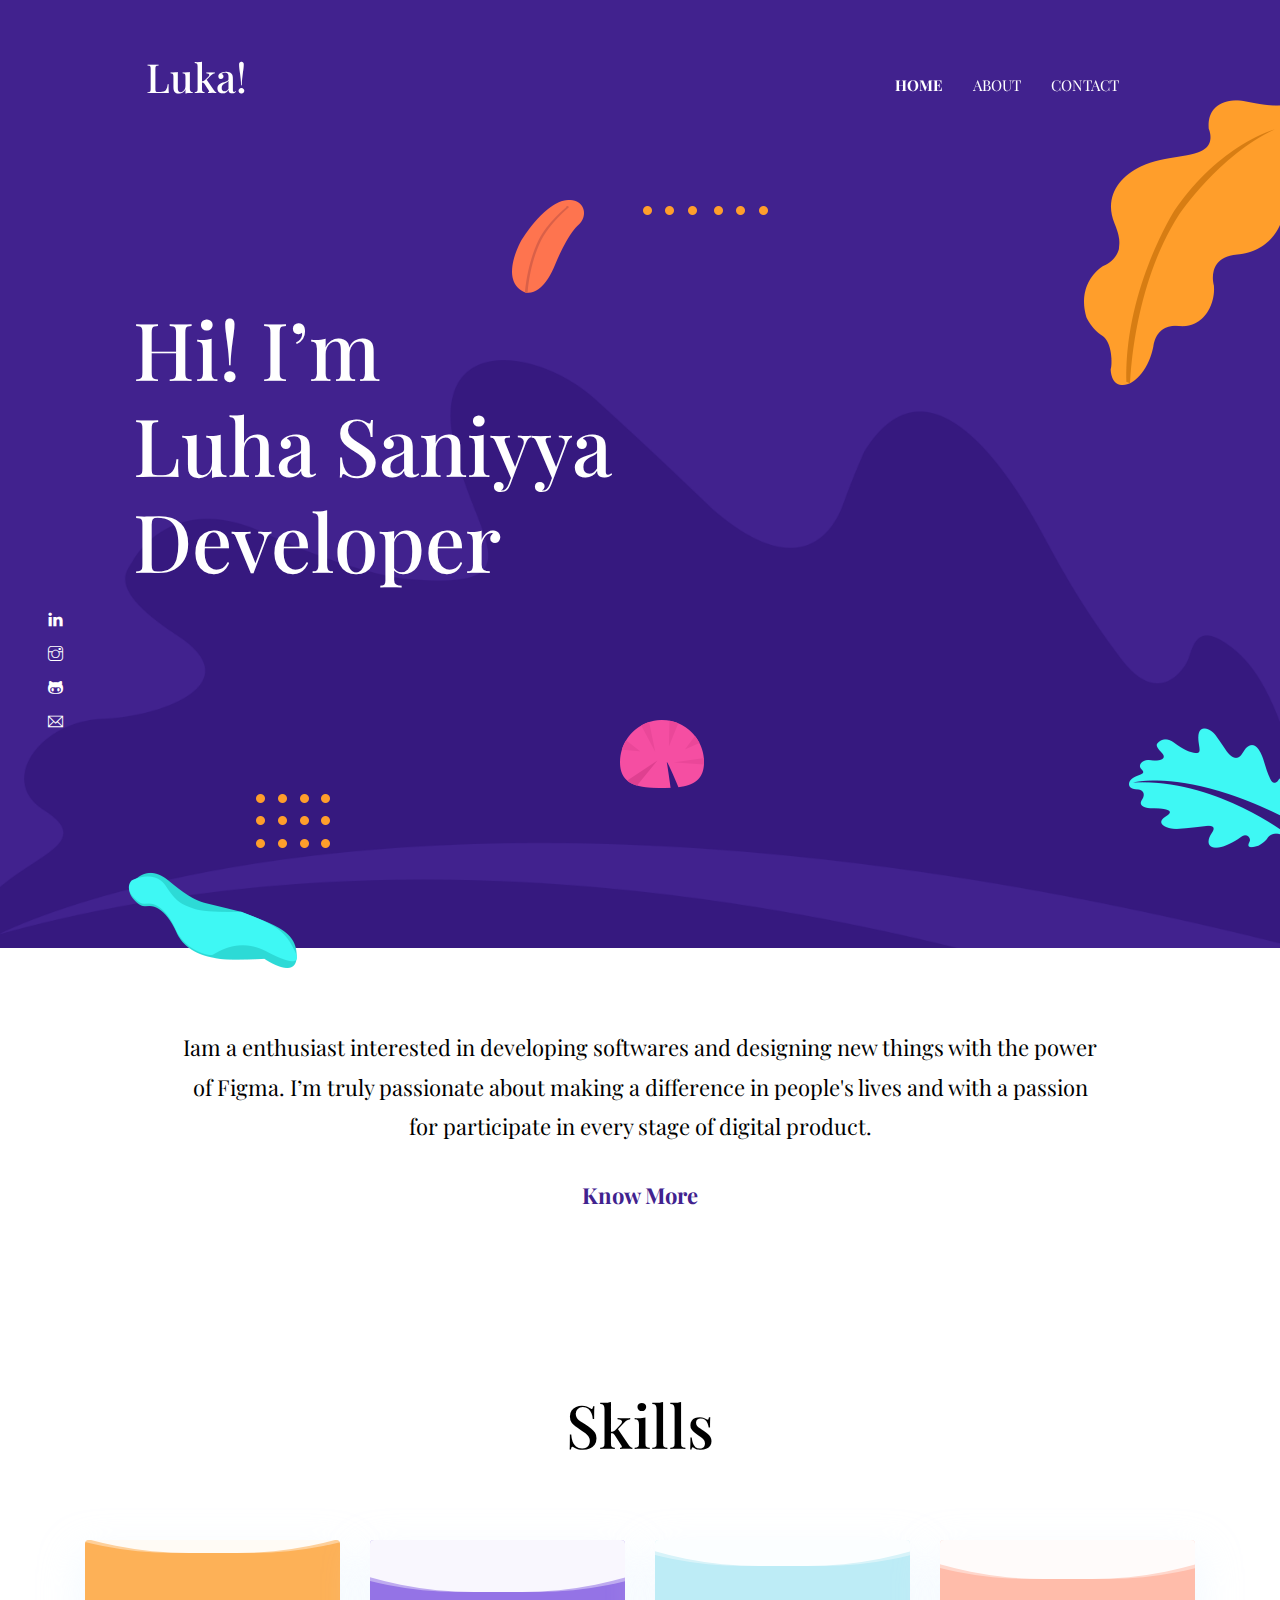
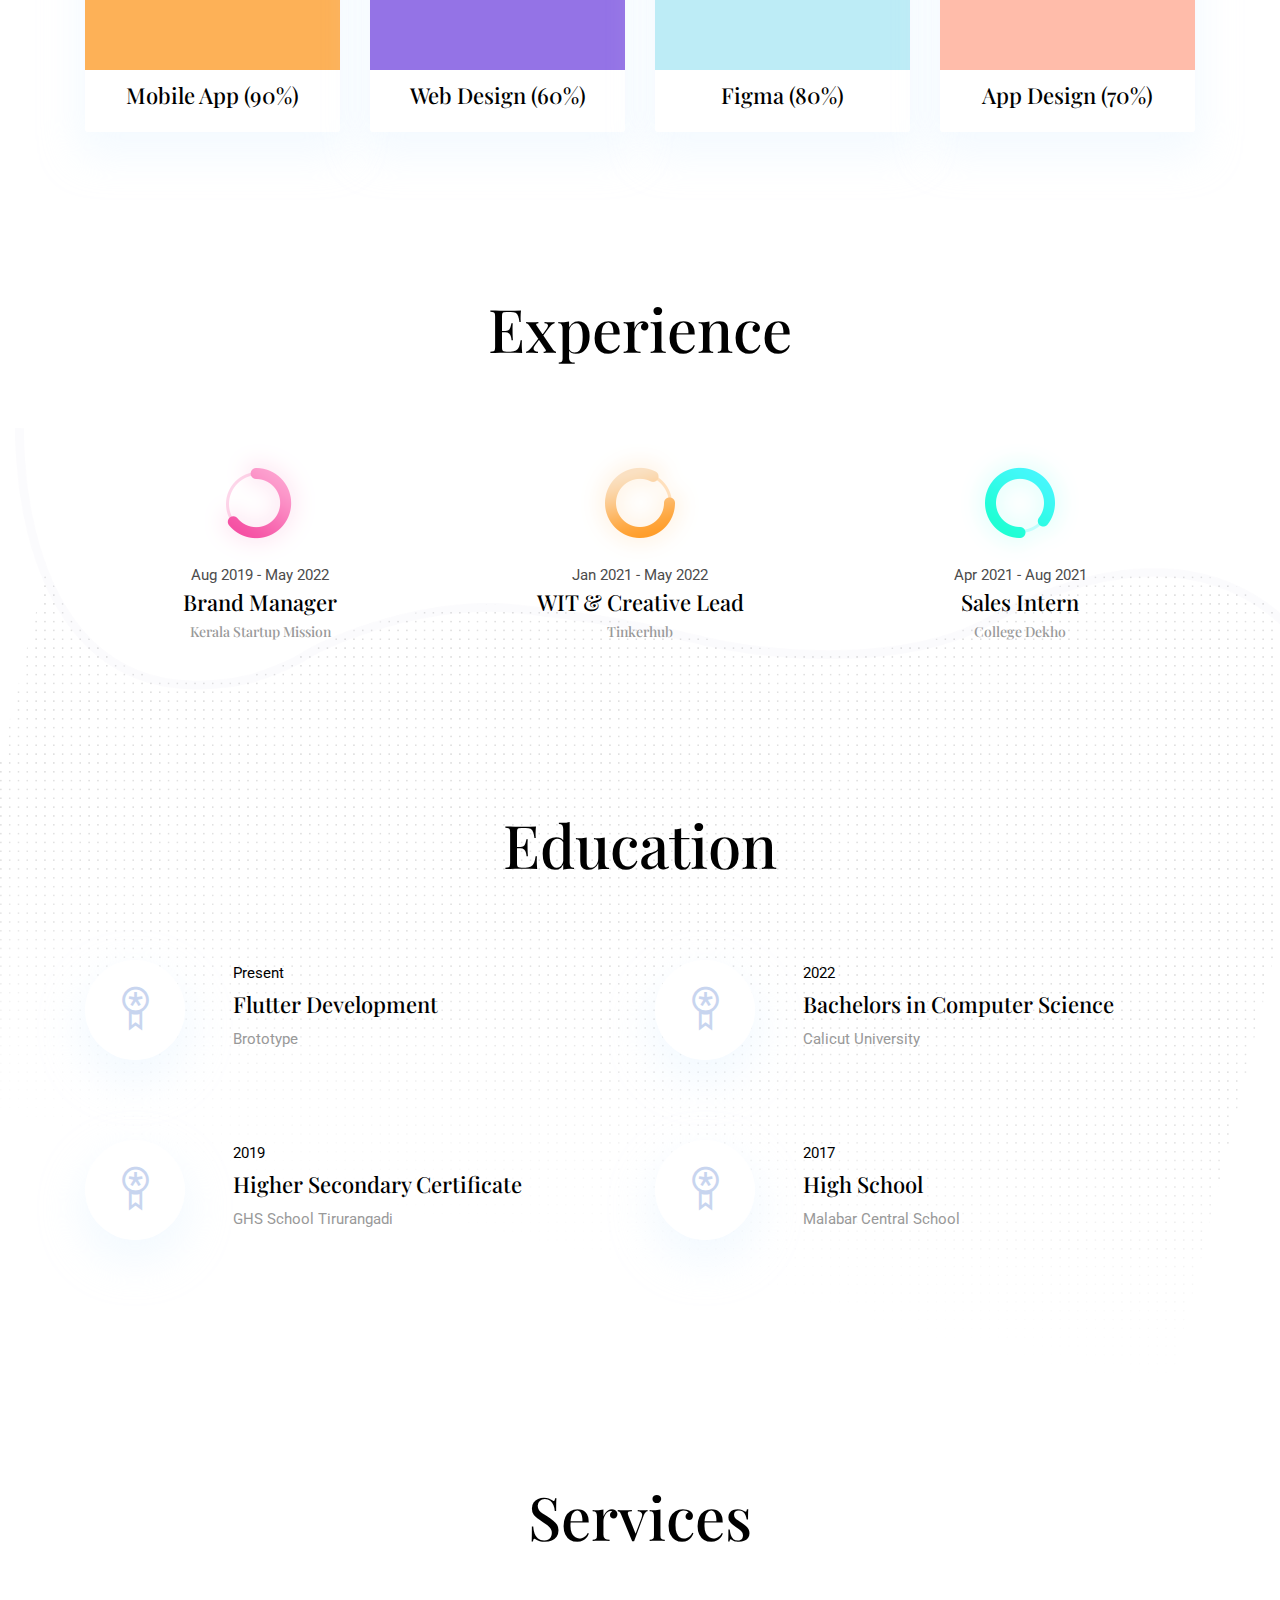
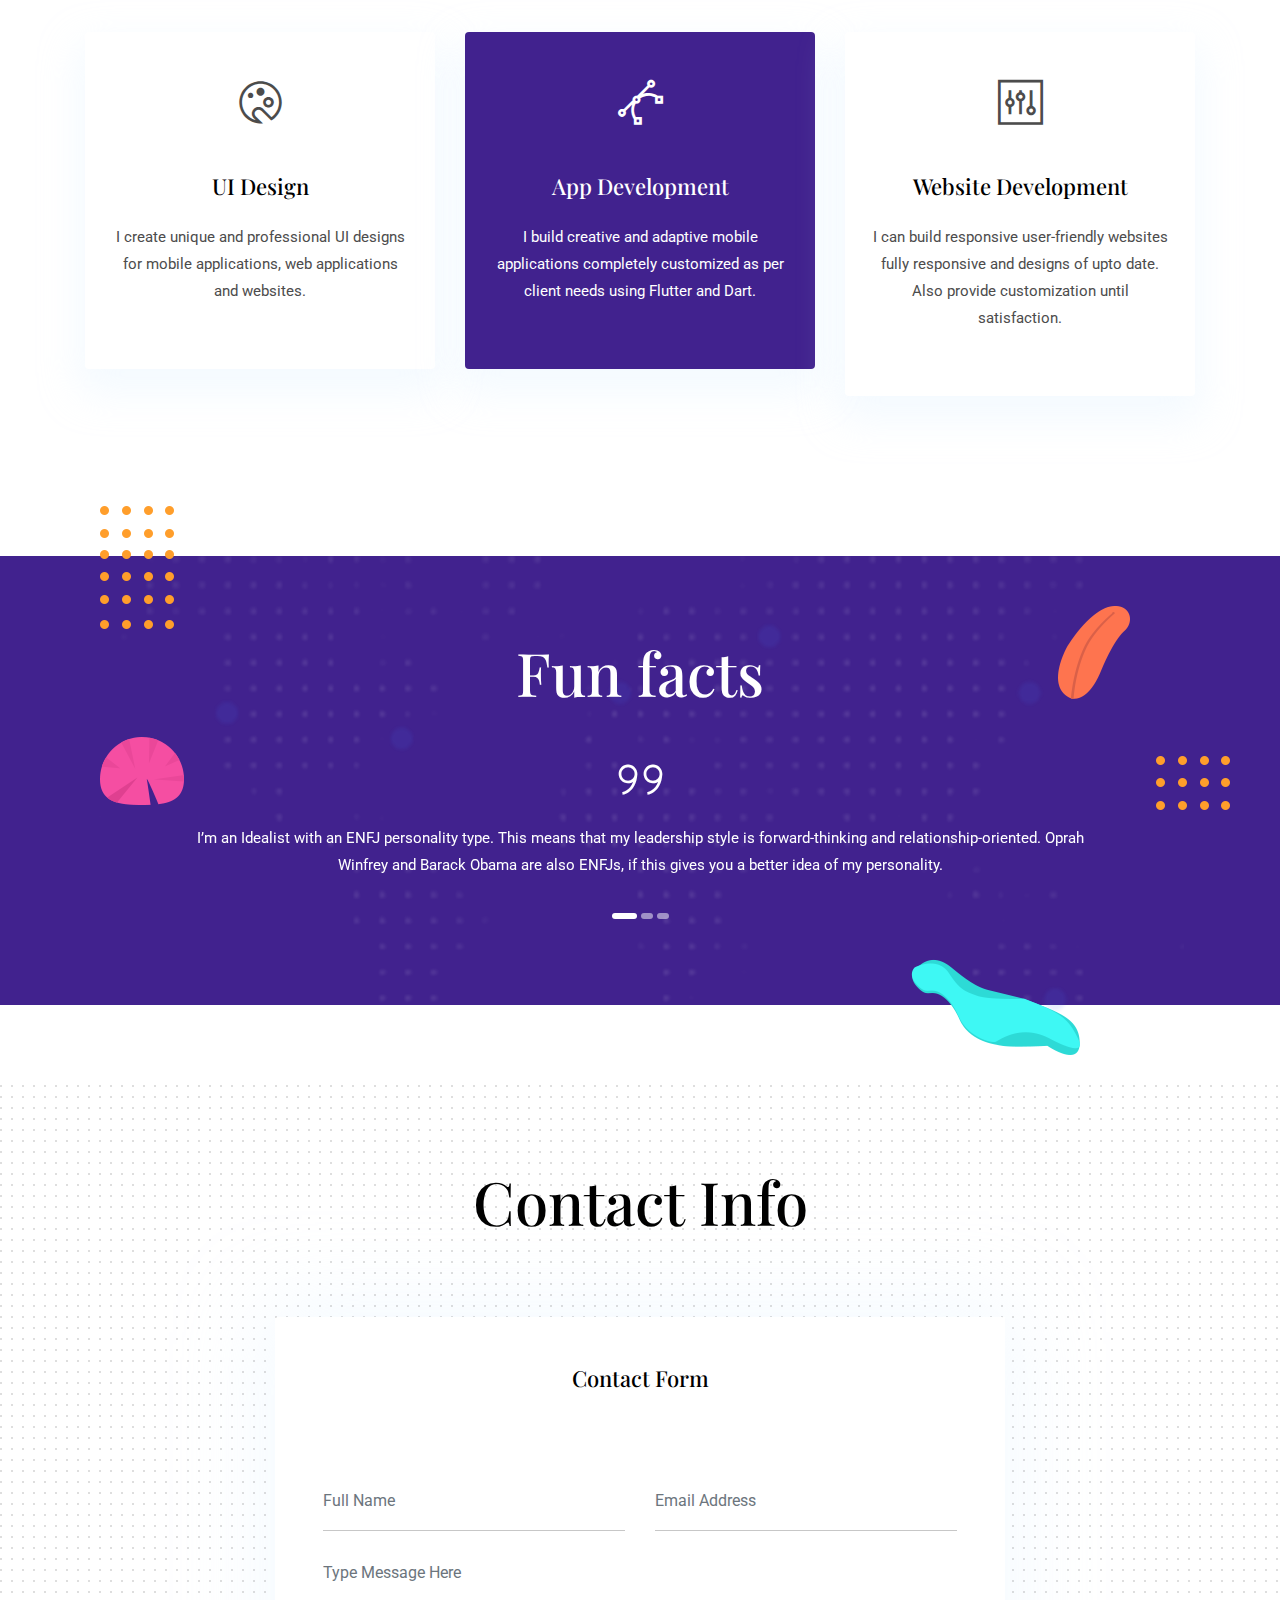
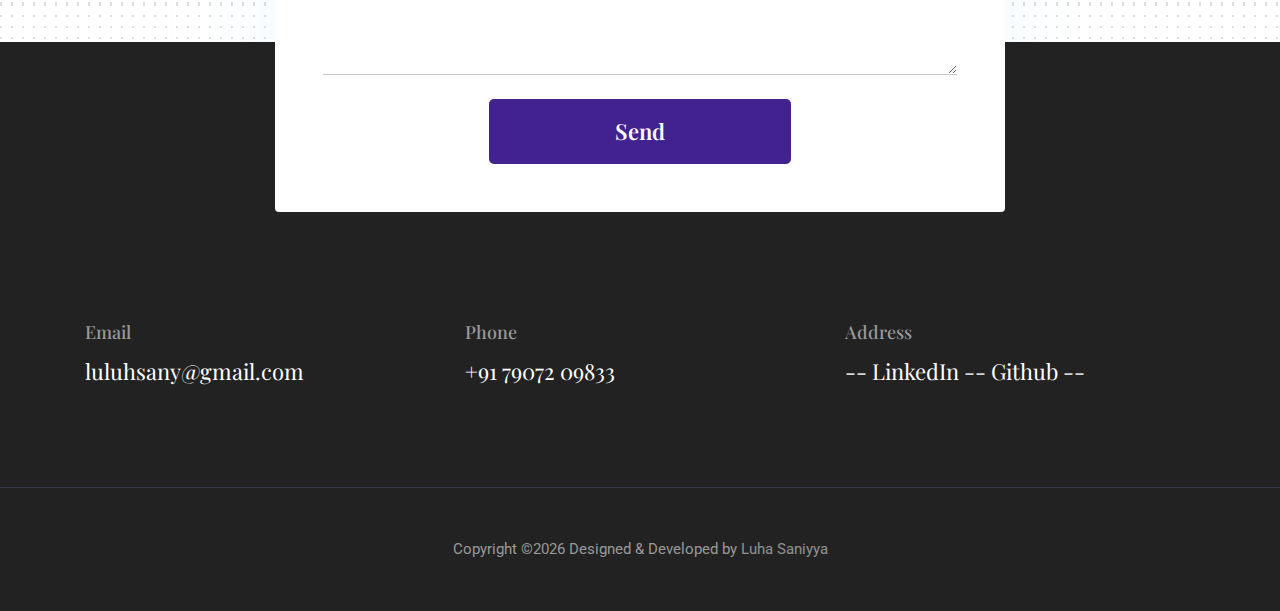
==== commit 3106a037: "Final update" ====
--- a/index.html
+++ b/index.html
@@ -13,7 +13,7 @@
   <!-- Basic Page Needs
   ================================================== -->
   <meta charset="utf-8">
-  <title>Kross - Creative Portfolio Template</title>
+  <title>LukaMel-B - Portfolio</title>
 
   <!-- Mobile Specific Metas
   ================================================== -->
@@ -42,7 +42,7 @@
 
 <header class="navigation fixed-top">
   <nav class="navbar navbar-expand-lg navbar-dark">
-    <a class="navbar-brand font-tertiary h3" href="index.html"><img src="images/logo.png" alt="Myself"></a>
+    <a class="navbar-brand font-tertiary h3" href="index.html"><h3 style="color: white;">Luka!</h3></a>
     <button class="navbar-toggler" type="button" data-toggle="collapse" data-target="#navigation"
       aria-controls="navigation" aria-expanded="false" aria-label="Toggle navigation">
       <span class="navbar-toggler-icon"></span>
@@ -57,12 +57,6 @@
           <a class="nav-link" href="about.html">about</a>
         </li>
         <li class="nav-item">
-          <a class="nav-link" href="blog.html">Blog</a>
-        </li>
-        <li class="nav-item">
-          <a class="nav-link" href="portfolio.html">Portfolio</a>
-        </li>
-        <li class="nav-item">
           <a class="nav-link" href="contact.html">Contact</a>
         </li>
       </ul>
@@ -75,7 +69,7 @@
   <div class="container">
     <div class="row">
       <div class="col-lg-11 mx-auto">
-        <h1 class="text-white font-tertiary">Hi! I’m <br> Christoher <br> UX designer</h1>
+        <h1 class="text-white font-tertiary">Hi! I’m <br> Luha Saniyya <br> Developer</h1>
       </div>
     </div>
   </div>
@@ -108,10 +102,10 @@
   </div>
   <!-- social icon -->
   <ul class="list-unstyled ml-5 mt-3 position-relative zindex-1">
-    <li class="mb-3"><a class="text-white" href="https://themefisher.com/"><i class="ti-facebook"></i></a></li>
+    <li class="mb-3"><a class="text-white" href="https://themefisher.com/"><i class="ti-linkedin"></i></a></li>
     <li class="mb-3"><a class="text-white" href="https://themefisher.com/"><i class="ti-instagram"></i></a></li>
-    <li class="mb-3"><a class="text-white" href="https://themefisher.com/"><i class="ti-dribbble"></i></a></li>
-    <li class="mb-3"><a class="text-white" href="https://themefisher.com/"><i class="ti-twitter"></i></a></li>
+    <li class="mb-3"><a class="text-white" href="https://themefisher.com/"><i class="ti-github"></i></a></li>
+    <li class="mb-3"><a class="text-white" href="https://themefisher.com/"><i class="ti-email"></i></a></li>
   </ul>
   <!-- /social icon -->
 </section>
@@ -122,10 +116,7 @@
   <div class="container">
     <div class="row">
       <div class="col-lg-10 mx-auto text-center">
-        <p class="font-secondary paragraph-lg text-dark">Lorem ipsum dolor sit amet, consectetur adipisicing elit, sed
-          do eiusmod tempor incididunt ut labore et dolore magna aliqua. Ut enim ad minim veniam, quis nostrud
-          exercitation ullamco laboris nisi ut aliquip ex ea commodo consequat. Duis aute irure dolor in reprehenderit
-          in voluptate velit esse cillum dolore eu fugiat nulla pariatur.</p>
+        <p class="font-secondary paragraph-lg text-dark">Iam a enthusiast interested in developing softwares and designing new things with the power of Figma. I’m  truly passionate about making a difference in people's lives and with a passion for participate in every stage of digital product.</p>
         <a href="about.html" class="btn btn-transparent">know more</a>
       </div>
     </div>
@@ -146,7 +137,7 @@
             <div class="wave" data-progress="90%"></div>
           </div>
           <div class="card-footer bg-white">
-            <h4 class="card-title">Web Design (90%)</h4>
+            <h4 class="card-title">Mobile App (90%)</h4>
           </div>
         </div>
       </div>
@@ -156,7 +147,7 @@
             <div class="wave" data-progress="60%"></div>
           </div>
           <div class="card-footer bg-white">
-            <h4 class="card-title">Logo Design (60%)</h4>
+            <h4 class="card-title">Web Design (60%)</h4>
           </div>
         </div>
       </div>
@@ -166,7 +157,7 @@
             <div class="wave" data-progress="80%"></div>
           </div>
           <div class="card-footer bg-white">
-            <h4 class="card-title">After Effects (80%)</h4>
+            <h4 class="card-title">Figma (80%)</h4>
           </div>
         </div>
       </div>
@@ -176,7 +167,7 @@
             <div class="wave" data-progress="70%"></div>
           </div>
           <div class="card-footer bg-white">
-            <h4 class="card-title">Web App (70%)</h4>
+            <h4 class="card-title">App Design (70%)</h4>
           </div>
         </div>
       </div>
@@ -194,21 +185,21 @@
       </div>
       <div class="col-lg-3 col-md-4 text-center">
         <img src="images/experience/icon-1.png" alt="icon">
-        <p class="mb-0">Jan 2007 - Feb 2009</p>
-        <h4>Junior UX Designer</h4>
-        <h6 class="text-light">WEBEX</h6>
+        <p class="mb-0">Aug 2019 - May 2022</p>
+        <h4>Brand Manager</h4>
+        <h6 class="text-light">Kerala Startup Mission</h6>
       </div>
       <div class="col-lg-3 col-md-4 text-center">
         <img src="images/experience/icon-2.png" alt="icon">
-        <p class="mb-0">Mar 2009 - Aug 2014</p>
-        <h4>UX & UI Designer</h4>
-        <h6 class="text-light">AUGMEDIX</h6>
+        <p class="mb-0">Jan 2021 - May 2022</p>
+        <h4>WIT & Creative Lead</h4>
+        <h6 class="text-light">Tinkerhub</h6>
       </div>
       <div class="col-lg-3 col-md-4 text-center">
         <img src="images/experience/icon-3.png" alt="icon">
-        <p class="mb-0">Sep 2014 - Present</p>
-        <h4>Senior UI Designer</h4>
-        <h6 class="text-light">THEMEFISHER</h6>
+        <p class="mb-0">Apr 2021 - Aug 2021</p>
+        <h4>Sales Intern</h4>
+        <h6 class="text-light">College Dekho</h6>
       </div>
     </div>
   </div>
@@ -228,9 +219,9 @@
             <i class="ti-medall icon icon-light icon-bg bg-white shadow rounded-circle d-block"></i>
           </div>
           <div>
-            <p class="text-dark mb-1">2006</p>
-            <h4>Marters in UX Design</h4>
-            <p class="mb-0 text-light">Masassusets Institute of Technology</p>
+            <p class="text-dark mb-1">Present</p>
+            <h4>Flutter Development</h4>
+            <p class="mb-0 text-light">Brototype</p>
           </div>
         </div>
       </div>
@@ -240,9 +231,9 @@
             <i class="ti-medall icon icon-light icon-bg bg-white shadow rounded-circle d-block"></i>
           </div>
           <div>
-            <p class="text-dark mb-1">2004</p>
-            <h4>Honours in Fine Arts</h4>
-            <p class="mb-0 text-light">Harvard University</p>
+            <p class="text-dark mb-1">2022</p>
+            <h4>Bachelors in Computer Science</h4>
+            <p class="mb-0 text-light">Calicut University</p>
           </div>
         </div>
       </div>
@@ -252,9 +243,9 @@
             <i class="ti-medall icon icon-light icon-bg bg-white shadow rounded-circle d-block"></i>
           </div>
           <div>
-            <p class="text-dark mb-1">2000</p>
-            <h4>Higher Secondary Certificat</h4>
-            <p class="mb-0 text-light">Cardiff School</p>
+            <p class="text-dark mb-1">2019</p>
+            <h4>Higher Secondary Certificate</h4>
+            <p class="mb-0 text-light">GHS School Tirurangadi</p>
           </div>
         </div>
       </div>
@@ -264,9 +255,9 @@
             <i class="ti-medall icon icon-light icon-bg bg-white shadow rounded-circle d-block"></i>
           </div>
           <div>
-            <p class="text-dark mb-1">1998</p>
-            <h4>Secondary School Certificate</h4>
-            <p class="mb-0 text-light">Cardiff School</p>
+            <p class="text-dark mb-1">2017</p>
+            <h4>High School</h4>
+            <p class="mb-0 text-light">Malabar Central School</p>
           </div>
         </div>
       </div>
@@ -289,8 +280,7 @@
           <div class="card-body text-center px-4 py-5">
             <i class="ti-palette icon mb-5 d-inline-block"></i>
             <h4 class="mb-4">UI Design</h4>
-            <p>Lorem ipsum dolor sit amet, consectetur adipisicing elit, sed do eiusmod tempor incididunt ut labore et
-              dolore magna aliqua.</p>
+            <p>I create unique and professional UI designs for mobile applications, web applications and websites.</p>
           </div>
         </div>
       </div>
@@ -298,9 +288,8 @@
         <div class="card active-bg-primary hover-shadow shadow">
           <div class="card-body text-center px-4 py-5">
             <i class="ti-vector icon mb-5 d-inline-block"></i>
-            <h4 class="mb-4">UX Design</h4>
-            <p>Lorem ipsum dolor sit amet, consectetur adipisicing elit, sed do eiusmod tempor incididunt ut labore et
-              dolore magna aliqua.</p>
+            <h4 class="mb-4">App Development</h4>
+            <p>I build creative and adaptive mobile applications completely customized as per client needs using Flutter and Dart. </p>
           </div>
         </div>
       </div>
@@ -308,9 +297,8 @@
         <div class="card hover-shadow shadow">
           <div class="card-body text-center px-4 py-5">
             <i class="ti-panel icon mb-5 d-inline-block"></i>
-            <h4 class="mb-4">Interaction Design</h4>
-            <p>Lorem ipsum dolor sit amet, consectetur adipisicing elit, sed do eiusmod tempor incididunt ut labore et
-              dolore magna aliqua.</p>
+            <h4 class="mb-4">Website Development</h4>
+            <p>I can build responsive user-friendly websites fully responsive and designs of upto date. Also provide customization until satisfaction.</p>
           </div>
         </div>
       </div>
@@ -319,210 +307,45 @@
 </section>
 <!-- /services -->
 
-<!-- portfolio -->
-<section class="section">
-  <div class="container">
-    <div class="row">
-      <div class="col-12 text-center">
-        <h2 class="section-title">Portfolio</h2>
-      </div>
-    </div>
-    <div class="row shuffle-wrapper">
-      <div class="col-lg-4 col-6 mb-4 shuffle-item">
-        <div class="position-relative rounded hover-wrapper">
-          <img src="images/portfolio/item-1.png" alt="portfolio-image" class="img-fluid rounded w-100">
-          <div class="hover-overlay">
-            <div class="hover-content">
-              <a class="btn btn-light btn-sm" href="#!">view project</a>
-            </div>
-          </div>
-        </div>
-      </div>
-      <div class="col-lg-4 col-6 mb-4 shuffle-item">
-        <div class="position-relative rounded hover-wrapper">
-          <img src="images/portfolio/item-2.png" alt="portfolio-image" class="img-fluid rounded w-100">
-          <div class="hover-overlay">
-            <div class="hover-content">
-              <a class="btn btn-light btn-sm" href="#!">view project</a>
-            </div>
-          </div>
-        </div>
-      </div>
-      <div class="col-lg-4 col-6 mb-4 shuffle-item">
-        <div class="position-relative rounded hover-wrapper">
-          <img src="images/portfolio/item-3.png" alt="portfolio-image" class="img-fluid rounded w-100">
-          <div class="hover-overlay">
-            <div class="hover-content">
-              <a class="btn btn-light btn-sm" href="#!">view project</a>
-            </div>
-          </div>
-        </div>
-      </div>
-      <div class="col-lg-4 col-6 mb-4 shuffle-item">
-        <div class="position-relative rounded hover-wrapper">
-          <img src="images/portfolio/item-4.png" alt="portfolio-image" class="img-fluid rounded w-100">
-          <div class="hover-overlay">
-            <div class="hover-content">
-              <a class="btn btn-light btn-sm" href="#!">view project</a>
-            </div>
-          </div>
-        </div>
-      </div>
-      <div class="col-lg-4 col-6 mb-4 shuffle-item">
-        <div class="position-relative rounded hover-wrapper">
-          <img src="images/portfolio/item-5.png" alt="portfolio-image" class="img-fluid rounded w-100">
-          <div class="hover-overlay">
-            <div class="hover-content">
-              <a class="btn btn-light btn-sm" href="#!">view project</a>
-            </div>
-          </div>
-        </div>
-      </div>
-    </div>
-  </div>
-</section>
-<!-- /portfolio -->
-
 <!-- testimonial -->
-<section class="section bg-primary position-relative testimonial-bg-shapes">
-  <div class="container">
-    <div class="row">
-      <div class="col-12 text-center">
-        <h2 class="section-title text-white mb-5">Testimonials</h2>
-      </div>
-      <div class="col-lg-10 mx-auto testimonial-slider">
-        <!-- slider-item -->
-        <div class="text-center testimonial-content">
-          <i class="ti-quote-right text-white icon mb-4 d-inline-block"></i>
-          <p class="text-white mb-4">Lorem ipsum dolor sit amet, consectetur adipisicing elit, sed do eiusmod tempor
-            incididunt ut labore et dolore magna aliqua. Ut enim ad minim veniam, <strong>quis nostrud exercitation
-              ullamco laboris nisi ut aliquip ex ea commodo consequat.</strong> Duis aute irure dolor in reprehenderit
-            in voluptate velit esse cillum dolore eu fugiat nulla pariatur.</p>
-          <img class="img-fluid rounded-circle mb-4 d-inline-block" src="images/testimonial/client-1.png"
-            alt="client-image">
-          <h4 class="text-white">Jesica Gomez</h4>
-          <h6 class="text-light mb-4">CEO, Funder</h6>
-        </div>
-        <!-- slider-item -->
-        <div class="text-center testimonial-content">
-          <i class="ti-quote-right text-white icon mb-4 d-inline-block"></i>
-          <p class="text-white mb-4">Lorem ipsum dolor sit amet, consectetur adipisicing elit, sed do eiusmod tempor
-            incididunt ut labore et dolore magna aliqua. Ut enim ad minim veniam, <strong>quis nostrud exercitation
-              ullamco
-              laboris nisi ut aliquip ex ea commodo consequat.</strong> Duis aute irure dolor in reprehenderit in
-            voluptate velit
-            esse cillum dolore eu fugiat nulla pariatur.</p>
-          <img class="img-fluid rounded-circle mb-4 d-inline-block" src="images/testimonial/client-1.png"
-            alt="client-image">
-          <h4 class="text-white">Jesica Gomez</h4>
-          <h6 class="text-light mb-4">CEO, Funder</h6>
-        </div>
-        <!-- slider-item -->
-        <div class="text-center testimonial-content">
-          <i class="ti-quote-right text-white icon mb-4 d-inline-block"></i>
-          <p class="text-white mb-4">Lorem ipsum dolor sit amet, consectetur adipisicing elit, sed do eiusmod tempor
-            incididunt ut labore et dolore magna aliqua. Ut enim ad minim veniam, <strong>quis nostrud exercitation
-              ullamco
-              laboris nisi ut aliquip ex ea commodo consequat.</strong> Duis aute irure dolor in reprehenderit in
-            voluptate velit
-            esse cillum dolore eu fugiat nulla pariatur.</p>
-          <img class="img-fluid rounded-circle mb-4 d-inline-block" src="images/testimonial/client-1.png"
-            alt="client-image">
-          <h4 class="text-white">Jesica Gomez</h4>
-          <h6 class="text-light mb-4">CEO, Funder</h6>
-        </div>
-      </div>
-    </div>
-  </div>
-  <!-- bg shapes -->
-  <img src="images/backgrounds/map.png" alt="map" class="img-fluid bg-map">
-  <img src="images/illustrations/dots-group-v.png" alt="bg-shape" class="img-fluid bg-shape-1">
-  <img src="images/illustrations/leaf-orange.png" alt="bg-shape" class="img-fluid bg-shape-2">
-  <img src="images/illustrations/dots-group-sm.png" alt="bg-shape" class="img-fluid bg-shape-3">
-  <img src="images/illustrations/leaf-pink-round.png" alt="bg-shape" class="img-fluid bg-shape-4">
-  <img src="images/illustrations/leaf-cyan.png" alt="bg-shape" class="img-fluid bg-shape-5">
-</section>
+<div class="section">
+  <section class="section bg-primary position-relative testimonial-bg-shapes">
+    <div class="container">
+      <div class="row">
+        <div class="col-12 text-center">
+          <h2 class="section-title text-white mb-5">Fun facts</h2>
+        </div>
+        <div class="col-lg-10 mx-auto testimonial-slider">
+          <!-- slider-item -->
+          <div class="text-center testimonial-content">
+            <i class="ti-quote-right text-white icon mb-4 d-inline-block"></i>
+            <p class="text-white mb-4">I’m an Idealist with an ENFJ personality type. This means that my leadership style is forward-thinking and relationship-oriented. Oprah Winfrey and Barack Obama are also ENFJs, if this gives you a better idea of my personality.</p>
+            
+          </div>
+          <!-- slider-item -->
+          <div class="text-center testimonial-content">
+            <i class="ti-quote-right text-white icon mb-4 d-inline-block"></i>
+            <p class="text-white mb-4">#1 item in my bucket list is to travel all around India. I am a travel lover, and will never lose a chance to travel. More than half of the items in my bucket list is related to travel and trips. Now you got a little more about me!</p>
+          </div>
+          <!-- slider-item -->
+          <div class="text-center testimonial-content">
+            <i class="ti-quote-right text-white icon mb-4 d-inline-block"></i>
+            <p class="text-white mb-4">My biggest fear is being stuck between the walls of restriction defined by our society to the females in the society. So I wouldn't miss any chance or an oppurtunity to prove myself to anyone or anywhere. I love coding, it gives me happiness and it fill's my heart. So an opprutunity in my passion, I would put my heart into it.</p>
+          </div>
+        </div>
+      </div>
+    </div>
+    <!-- bg shapes -->
+    <img src="images/backgrounds/map.png" alt="map" class="img-fluid bg-map">
+    <img src="images/illustrations/dots-group-v.png" alt="bg-shape" class="img-fluid bg-shape-1">
+    <img src="images/illustrations/leaf-orange.png" alt="bg-shape" class="img-fluid bg-shape-2">
+    <img src="images/illustrations/dots-group-sm.png" alt="bg-shape" class="img-fluid bg-shape-3">
+    <img src="images/illustrations/leaf-pink-round.png" alt="bg-shape" class="img-fluid bg-shape-4">
+    <img src="images/illustrations/leaf-cyan.png" alt="bg-shape" class="img-fluid bg-shape-5">
+  </section>
+</div>
 <!-- /testimonial -->
 
-<!-- client logo slider -->
-<section class="section pb-0">
-  <div class="container">
-    <div class="client-logo-slider d-flex align-items-center">
-      <a href="contact.html" class="text-center d-block outline-0 p-4"><img class="d-unset img-fluid"
-          src="images/clients-logo/client-logo-1.png" alt="client-logo"></a>
-      <a href="contact.html" class="text-center d-block outline-0 p-4"><img class="d-unset img-fluid"
-          src="images/clients-logo/client-logo-2.png" alt="client-logo"></a>
-      <a href="contact.html" class="text-center d-block outline-0 p-4"><img class="d-unset img-fluid"
-          src="images/clients-logo/client-logo-3.png" alt="client-logo"></a>
-      <a href="contact.html" class="text-center d-block outline-0 p-4"><img class="d-unset img-fluid"
-          src="images/clients-logo/client-logo-4.png" alt="client-logo"></a>
-      <a href="contact.html" class="text-center d-block outline-0 p-4"><img class="d-unset img-fluid"
-          src="images/clients-logo/client-logo-5.png" alt="client-logo"></a>
-      <a href="contact.html" class="text-center d-block outline-0 p-4"><img class="d-unset img-fluid"
-          src="images/clients-logo/client-logo-1.png" alt="client-logo"></a>
-      <a href="contact.html" class="text-center d-block outline-0 p-4"><img class="d-unset img-fluid"
-          src="images/clients-logo/client-logo-2.png" alt="client-logo"></a>
-      <a href="contact.html" class="text-center d-block outline-0 p-4"><img class="d-unset img-fluid"
-          src="images/clients-logo/client-logo-3.png" alt="client-logo"></a>
-      <a href="contact.html" class="text-center d-block outline-0 p-4"><img class="d-unset img-fluid"
-          src="images/clients-logo/client-logo-4.png" alt="client-logo"></a>
-      <a href="contact.html" class="text-center d-block outline-0 p-4"><img class="d-unset img-fluid"
-          src="images/clients-logo/client-logo-5.png" alt="client-logo"></a>
-    </div>
-  </div>
-</section>
-<!-- /client logo slider -->
-
-<!-- blog -->
-<section class="section">
-  <div class="container">
-    <div class="row">
-      <div class="col-12 text-center">
-        <h2 class="section-title">Blogs</h2>
-      </div>
-      <div class="col-lg-4 col-sm-6 mb-4 mb-lg-0">
-        <article class="card shadow">
-          <img class="rounded card-img-top" src="images/blog/post-3.jpg" alt="post-thumb">
-          <div class="card-body">
-            <h4 class="card-title"><a class="text-dark" href="blog-single.html">Amazon increase income 1.5 Million</a>
-            </h4>
-            <p class="cars-text">Lorem ipsum dolor sit amet, consectetur adipisicing elit, sed do eiusmod tempor
-              incididunt ut labore et
-              dolore magna aliqua.</p>
-            <a href="blog-single.html" class="btn btn-xs btn-primary">Read More</a>
-          </div>
-        </article>
-      </div>
-      <div class="col-lg-4 col-sm-6 mb-4 mb-lg-0">
-        <article class="card shadow">
-          <img class="rounded card-img-top" src="images/blog/post-4.jpg" alt="post-thumb">
-          <div class="card-body">
-            <h4 class="card-title"><a class="text-dark" href="blog-single.html">Amazon increase income 1.5 Million</a>
-            </h4>
-            <p class="cars-text">Lorem ipsum dolor sit amet, consectetur adipisicing elit, sed do eiusmod tempor
-              incididunt ut labore et
-              dolore magna aliqua.</p>
-            <a href="blog-single.html" class="btn btn-xs btn-primary">Read More</a>
-          </div>
-        </article>
-      </div>
-      <div class="col-lg-4 col-sm-6 mb-4 mb-lg-0">
-        <article class="card shadow">
-          <img class="rounded card-img-top" src="images/blog/post-2.jpg" alt="post-thumb">
-          <div class="card-body">
-            <h4 class="card-title"><a class="text-dark" href="blog-single.html">Amazon increase income 1.5 Million</a>
-            </h4>
-            <p class="cars-text">Lorem ipsum dolor sit amet, consectetur adipisicing elit, sed do eiusmod tempor
-              incididunt ut labore et
-              dolore magna aliqua.</p>
-            <a href="blog-single.html" class="btn btn-xs btn-primary">Read More</a>
-          </div>
-        </article>
-      </div>
-    </div>
-  </div>
-</section>
-<!-- /blog -->
 
 <!-- contact -->
 <section class="section section-on-footer" data-background="images/backgrounds/bg-dots.png">
@@ -563,15 +386,15 @@
       <div class="row">
         <div class="col-md-4">
           <h5 class="text-light">Email</h5>
-          <p class="text-white paragraph-lg font-secondary">steve.fruits@email.com</p>
+          <p class="text-white paragraph-lg font-secondary">luluhsany@gmail.com</p>
         </div>
         <div class="col-md-4">
           <h5 class="text-light">Phone</h5>
-          <p class="text-white paragraph-lg font-secondary">+880 2544 658 256</p>
+          <p class="text-white paragraph-lg font-secondary">+91 79072 09833</p>
         </div>
         <div class="col-md-4">
           <h5 class="text-light">Address</h5>
-          <p class="text-white paragraph-lg font-secondary">125/A, CA Commercial Area, California, USA</p>
+          <p class="text-white paragraph-lg font-secondary"> -- <a style="color: white !important;" target="_blank" href="https://www.linkedin.com/in/luha-saniyya">LinkedIn</a> -- <a style="color: white !important;" target="_blank" href="https://github.com/LukaMel-B"> Github</a> -- </p>
         </div>
       </div>
     </div>
@@ -580,7 +403,7 @@
     <p class="mb-0 text-light">Copyright &copy;<script>
         var CurrentYear = new Date().getFullYear()
         document.write(CurrentYear)
-      </script> Designed &amp; Developed by <a class="text-white-50" href="Themefisher">Themefisher</a></p>
+      </script> Designed &amp; Developed by <a class="text-white-50" href="Themefisher">Luha Saniyya</a></p>
   </div>
 </footer>
 <!-- /footer -->
--- a/css/style.css
+++ b/css/style.css
@@ -40,6 +40,7 @@
     font-size: 65px;
   }
 }
+
 
 h2, .h2 {
   font-size: 60px;
